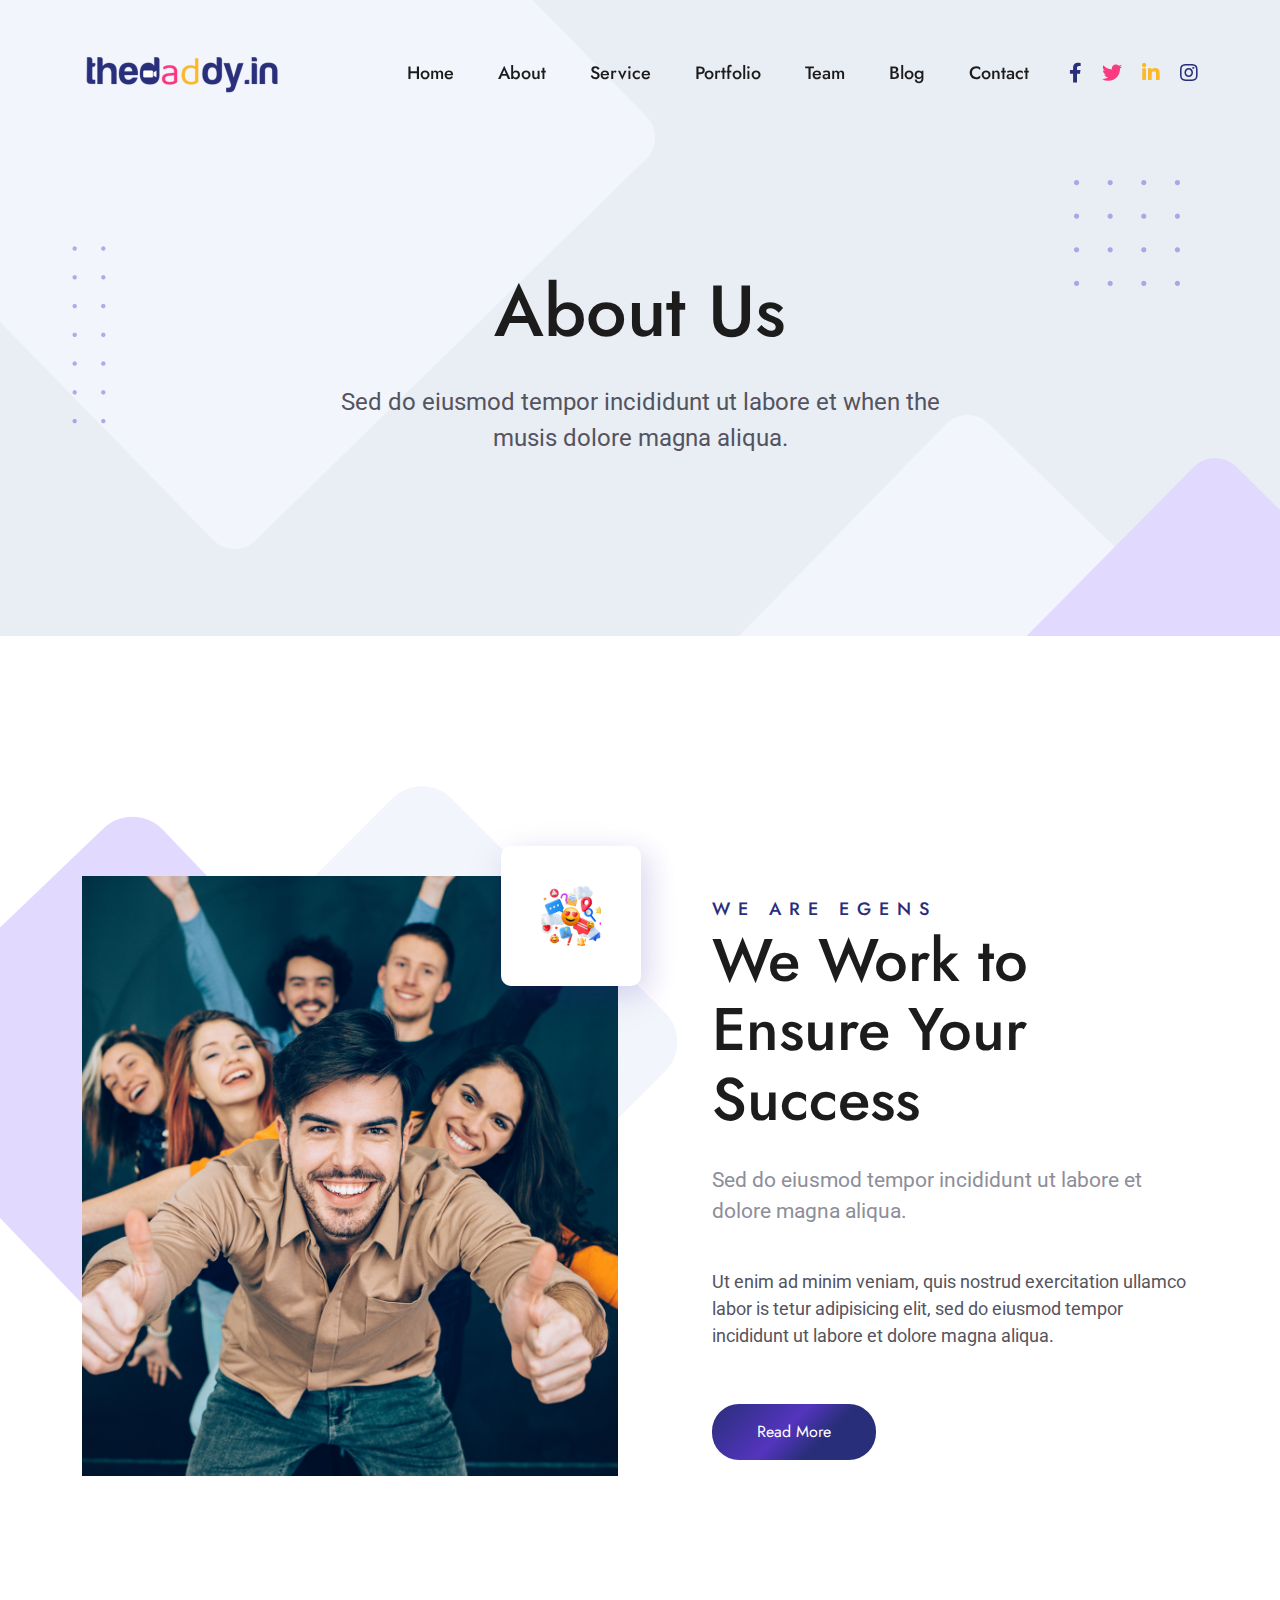
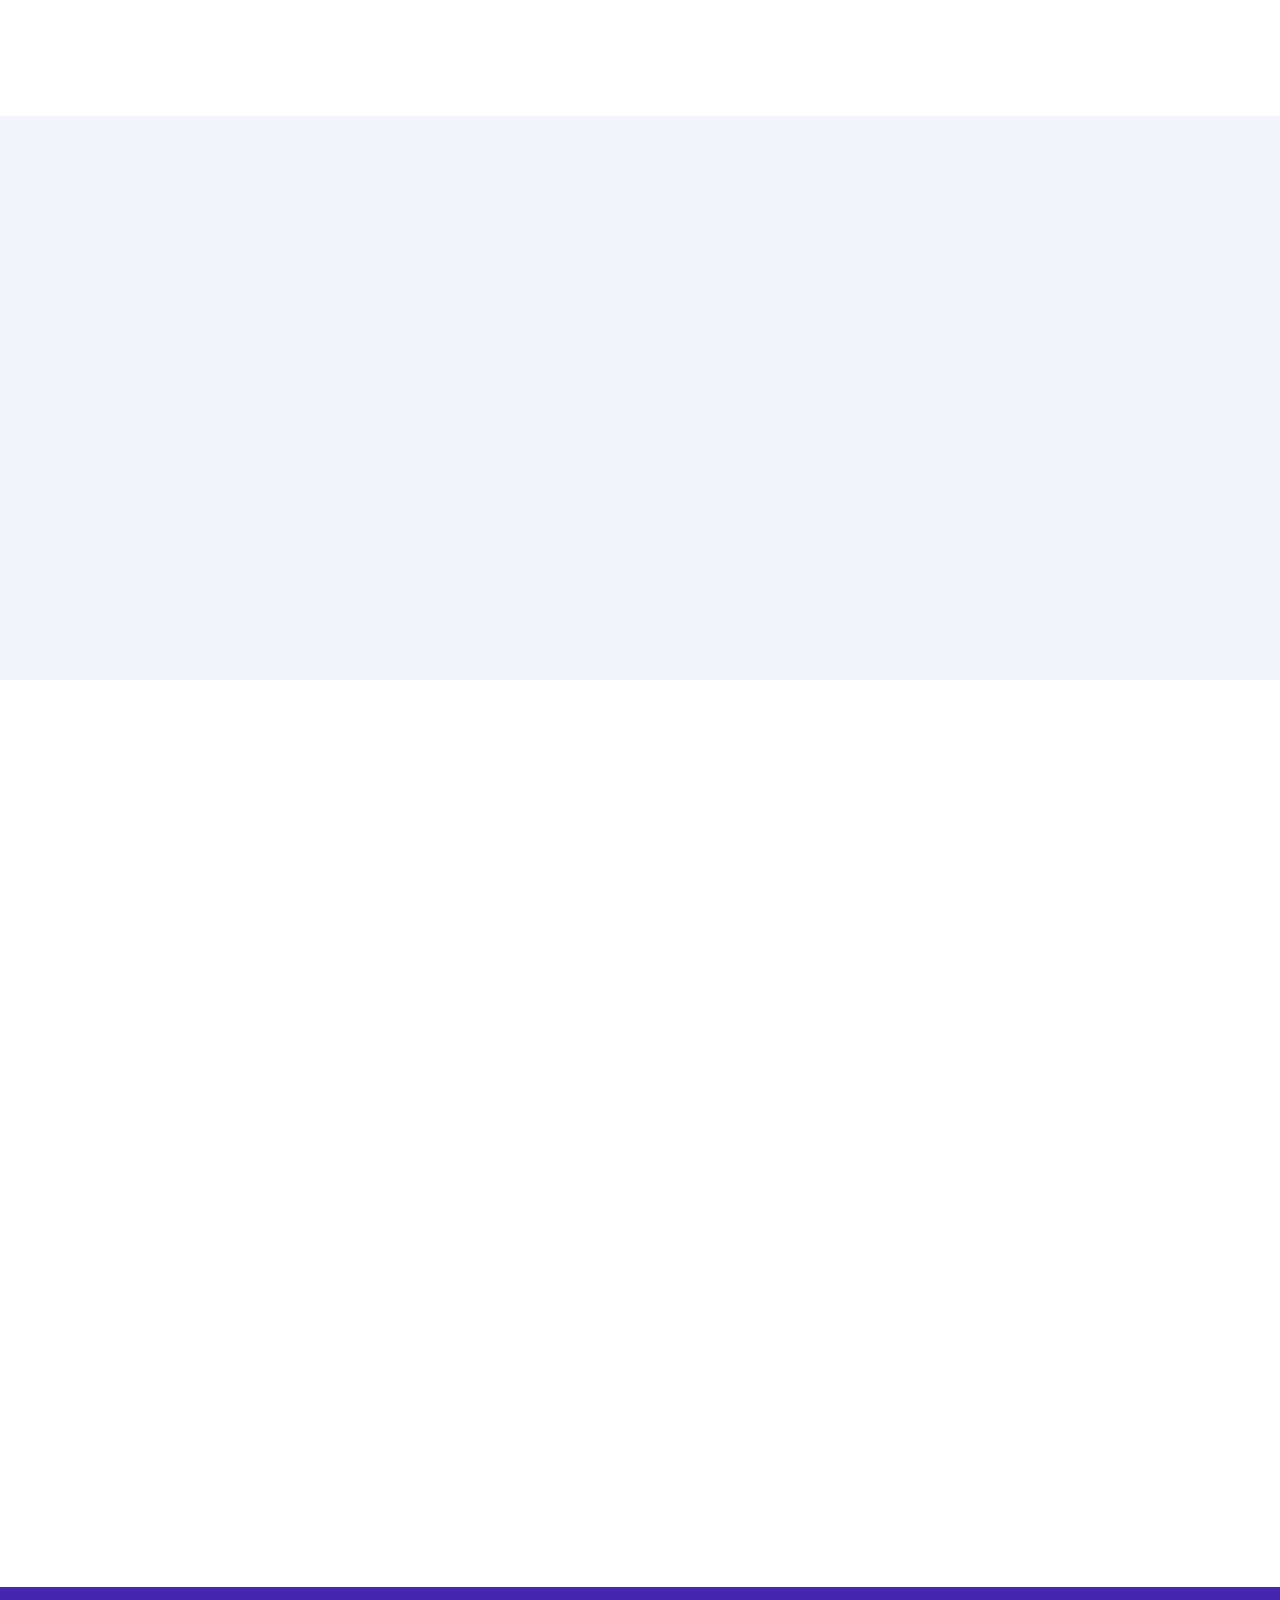
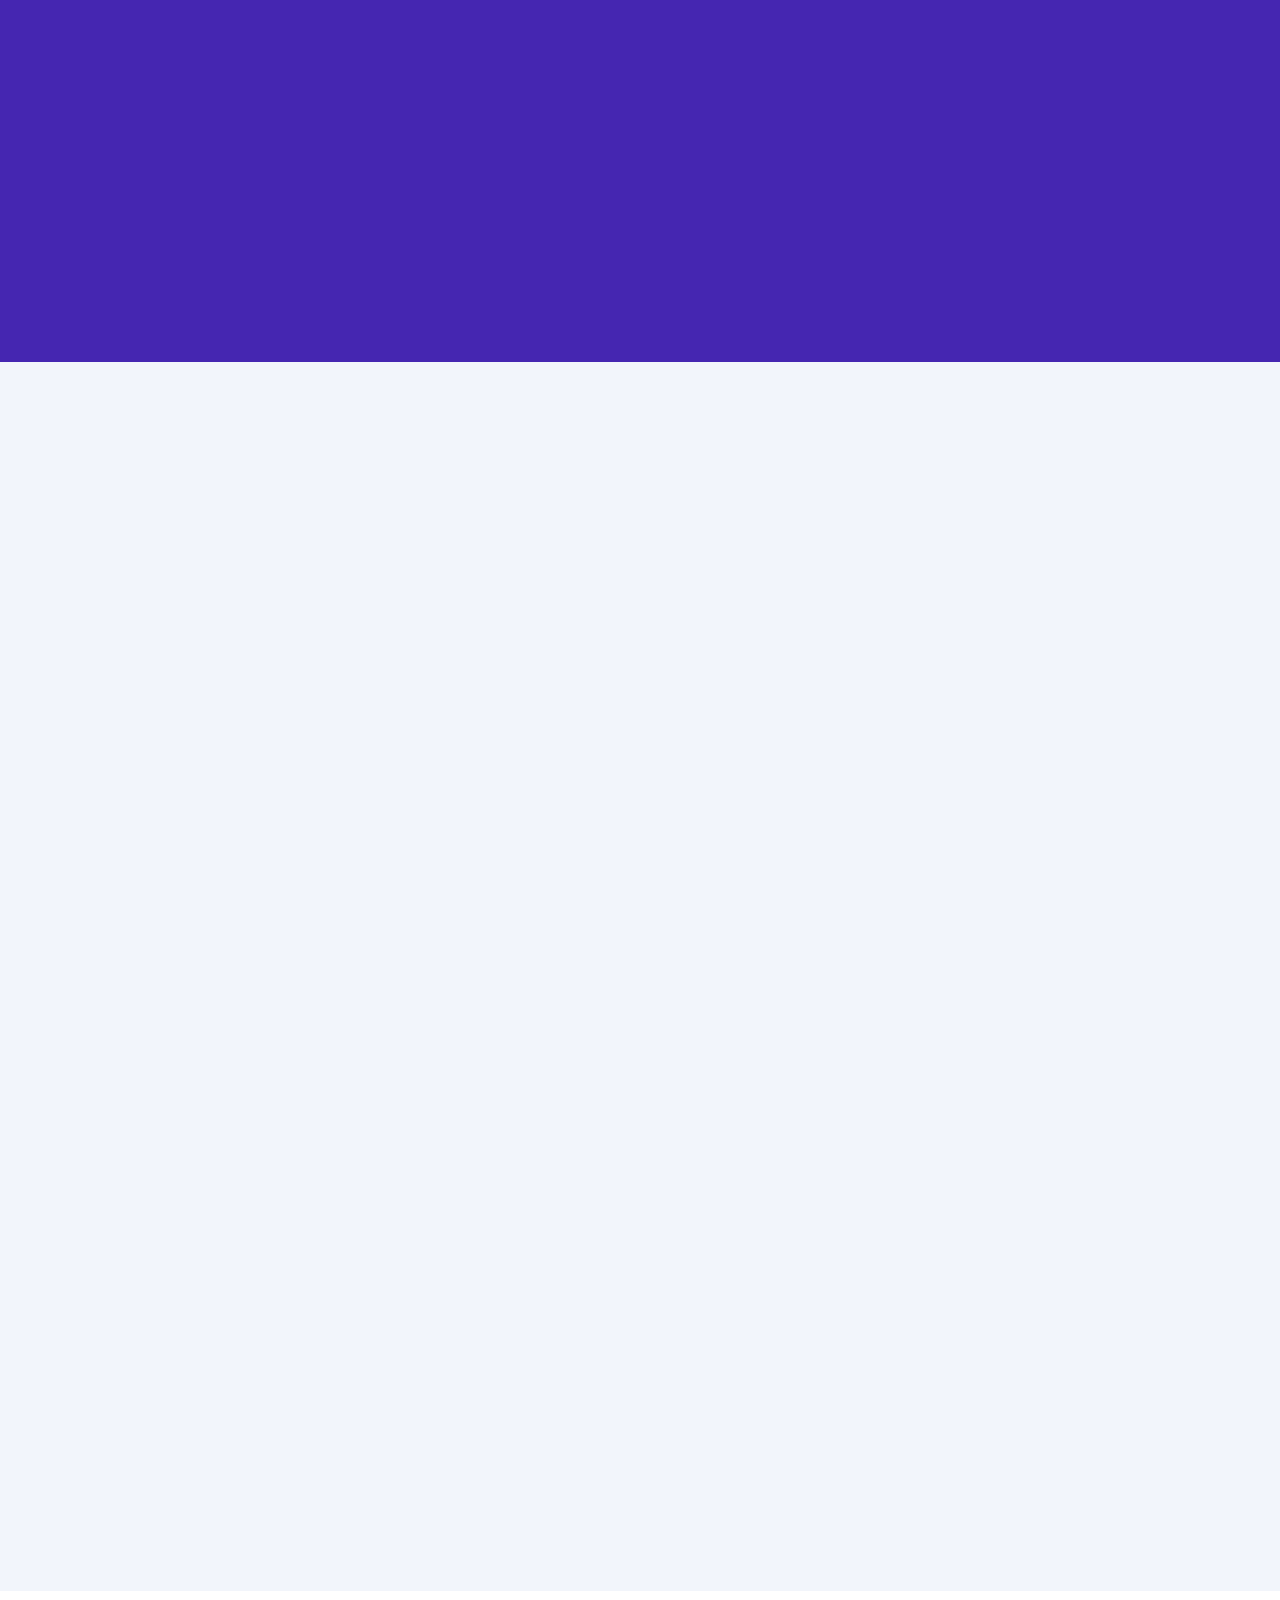
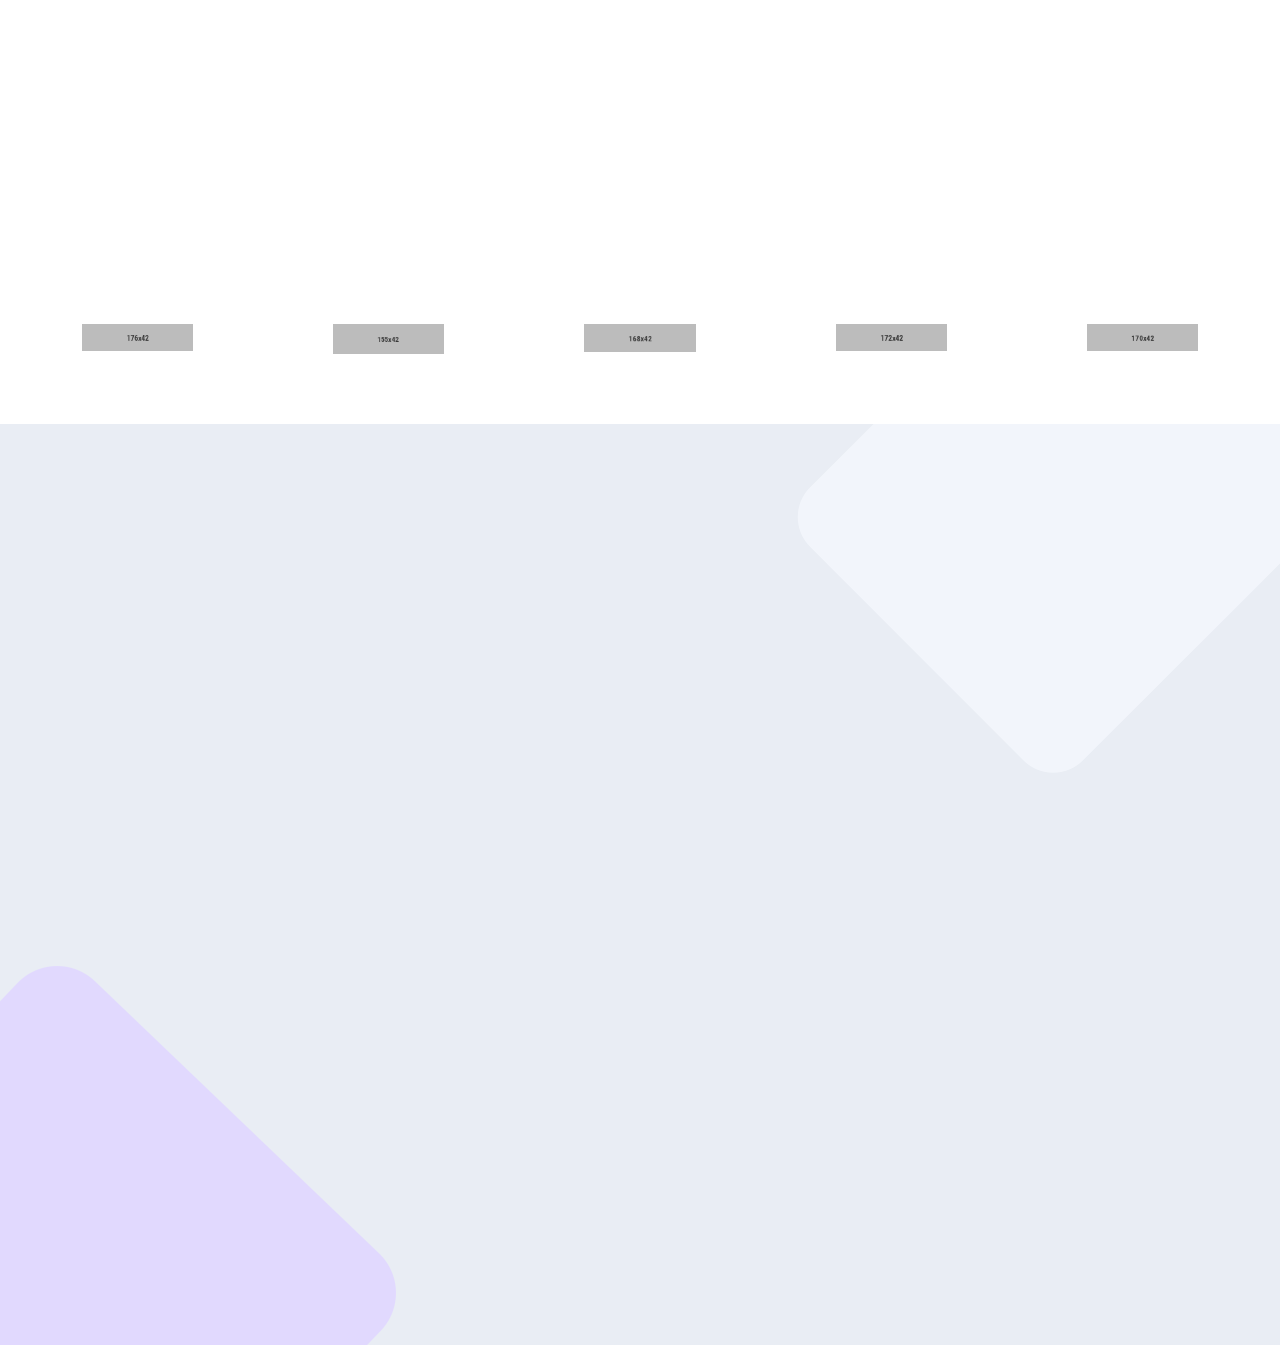
==== about.html @ a6e6c887 "inital" ====
<!DOCTYPE html>
<html class="no-js" lang="en">

<head>
    <meta charset="utf-8">
    <meta http-equiv="x-ua-compatible" content="ie=edge">
    <title>HTML5 - Bootstrap5 Template</title>
    <meta name="robots" content="noindex, follow" />
    <meta name="description" content="">
    <meta name="viewport" content="width=device-width, initial-scale=1, shrink-to-fit=no">
    <!-- Favicon -->
    <link rel="shortcut icon" type="image/x-icon" href="assets/images/favicon.png">

    <!-- Vendor CSS (Bootstrap & Icon Font) -->
    <link rel="stylesheet" href="./assets/css/vendor/bootstrap.min.css">

    <!-- Plugins CSS (All Plugins Files) -->
    <link rel="stylesheet" href="assets/css/plugins/font-awesome.min.css">
    <link rel="stylesheet" href="assets/css/plugins/swiper-bundle.min.css">
    <link rel="stylesheet" href="assets/css/plugins/animate.min.css">
    <link rel="stylesheet" href="assets/css/plugins/odometer-theme-default.min.css">
    <link rel="stylesheet" href="assets/css/plugins/fancybox.min.css">

    <!-- Style CSS -->
    <link rel="stylesheet" href="./assets/css/style.css">
</head>

<body>

    <header class="header-wrapper sticky-header">
        <div class="">
            <div class="container">
                <div class="row">
                    <div class="col-12">
                        <div class="flex-center justify-content-between">
                            <!-- Header Logo Start -->
                            <div class="logo">
                                <a href="index.html">
                                    <img src="assets/images/logo.png" alt="">
                                </a>
                            </div>
                            <!-- Header Logo End -->

                            <div class="flex-center header-right">
                                <!-- Header Menu Start -->
                                <div class="d-none d-lg-flex header-right_menu">
                                    <nav class="main-menu">
                                        <ul>
                                            <li class="has-children">
                                                <a href="#">Home</a>
                                                <ul class="sub-menu">
                                                    <li><a href="index.html">Home One</a></li>
                                                    <li><a href="index-2.html">Home Two</a></li>
                                                    <li><a href="index-3.html">Home Three</a></li>
                                                </ul>
                                            </li>
                                            <li><a href="about.html">About</a></li>
                                            <li class="has-children">
                                                <a href="#">Service</a>
                                                <ul class="sub-menu">
                                                    <li><a href="service.html">Service</a></li>
                                                    <li><a href="service-details.html">Service Details</a></li>
                                                </ul>
                                            </li>
                                            <li class="has-children">
                                                <a href="#">Portfolio</a>
                                                <ul class="sub-menu">
                                                    <li><a href="portfolio.html">Portfolio</a></li>
                                                    <li><a href="portfolio-grid.html">Portfolio Grid</a></li>
                                                    <li><a href="portfolio-details.html">Portfolio Details</a></li>
                                                </ul>
                                            </li>
                                            <li class="has-children">
                                                <a href="#">Team</a>
                                                <ul class="sub-menu">
                                                    <li><a href="team-members.html">Team Members</a></li>
                                                    <li><a href="member-details.html">Member Details</a></li>
                                                </ul>
                                            </li>
                                            <li class="has-children">
                                                <a href="#">Blog</a>
                                                <ul class="sub-menu">
                                                    <li><a href="blog.html">Blog Standard</a></li>
                                                    <li><a href="blog-grid.html">Blog Grid</a></li>
                                                    <li><a href="blog-details.html">Blog Details</a></li>
                                                </ul>
                                            </li>
                                            <li><a href="contact.html">Contact</a></li>
                                        </ul>
                                    </nav>
                                </div>
                                <!-- Header Menu End -->

                                <!-- Header Actions Start -->
                                <div class="header-right_actions flex-center">
                                    <div class="header-social">
                                        <ul class="social-icon flex-center">
                                            <li>
                                                <a href="https://www.facebook.com/" class="facebook"><i class="fab fa-facebook-f"></i></a>
                                            </li>
                                            <li>
                                                <a href="https://twitter.com/" class="twitter"><i class="fab fa-twitter"></i></a>
                                            </li>
                                            <li>
                                                <a href="https://www.linkedin.com/" class="linkedin"><i class="fab fa-linkedin-in"></i></a>
                                            </li>
                                            <li>
                                                <a href="https://www.instagram.com/" class="instagram"><i class="fab fa-instagram"></i></a>
                                            </li>
                                        </ul>
                                    </div>

                                    <div class="hamburger d-block d-lg-none">
                                        <!-- Mobile Menu Hambarger Action Button Start -->
                                        <a class="header-action-btn header-action-btn-menu hamburger_button d-flex" href="#/" data-bs-toggle="offcanvas" data-bs-target="#offcanvas-header">
                                            <span></span>
                                            <span></span>
                                            <span></span>
                                        </a>
                                        <!-- Mobile Menu Hambarger Action Button End -->
                                    </div>

                                </div>
                                <!-- Header Social Actions End -->
                            </div>
                        </div>
                    </div>
                </div>
            </div>
        </div>
    </header>

    <div class="offcanvas offcanvas-end" id="offcanvas-header">

        <div class="offcanvas-header">
            <!-- Header Logo Start -->
            <div class="logo">
                <a href="index.html">
                    <img src="assets/images/logo.png" alt="">
                </a>
            </div>
            <!-- Header Logo End -->
            <button type="button" class="btn-close text-reset mobilemenu-close" data-bs-dismiss="offcanvas" aria-label="Close"><i class="fas fa-times"></i></button>
        </div>
        <div class="offcanvas-body">
            <!-- mobile menu navigation start -->
            <nav>
                <ul class="mobile-menu">
                    <li class="menu-item-has-children">
                        <a href="#">HOME</a>
                        <ul class="dropdown">
                            <li><a href="index.html">Home One </a></li>
                            <li><a href="index-2.html">Home Two</a></li>
                            <li><a href="index-3.html">Home Three</a></li>
                        </ul>
                    </li>
                    <li><a href="about.html">ABOUT</a></li>
                    <li class="menu-item-has-children">
                        <a href="#">SERVICE</a>
                        <ul class="dropdown">
                            <li><a href="service.html">Service</a></li>
                            <li><a href="service-details.html">Service Details</a></li>
                        </ul>
                    </li>
                    <li class="menu-item-has-children">
                        <a href="#">PORTFOLIO</a>
                        <ul class="dropdown">
                            <li><a href="portfolio.html">Portfolio</a></li>
                            <li><a href="portfolio-grid.html">Portfolio Grid</a></li>
                            <li><a href="portfolio-details.html">Portfolio Details</a></li>
                        </ul>
                    </li>
                    <li class="menu-item-has-children">
                        <a href="#">TEAM</a>
                        <ul class="dropdown">
                            <li><a href="team-members.html">Team Members</a></li>
                            <li><a href="member-details.html">Member Details</a></li>
                        </ul>
                    </li>
                    <li class="menu-item-has-children ">
                        <a href="#">BLOG</a>
                        <ul class="dropdown">
                            <li><a href="blog.html">Blog Standard</a></li>
                            <li><a href="blog-grid.html">Blog Grid</a></li>
                            <li><a href="blog-details.html">Blog Details</a></li>
                        </ul>
                    </li>
                    <li><a href="contact.html">CONTACT US </a></li>
                </ul>
            </nav>
            <!-- mobile menu navigation end -->
        </div>

    </div>

    <!-- Breadcrumb Section Start -->
    <div class="section breadcrumb-section">
        <span class="shape shape-one layer" data-speed="1">
            <img src="assets/images/slider/shape-2.png" alt="Shape">
        </span>
        <span class="shape shape-two layer" data-speed="2">
            <img src="assets/images/slider/shape-5.png" alt="Shape">
        </span>
        <span class="shape shape-three wow pulse" data-wow-duration="1s" data-wow-delay=".1s">
            <img src="assets/images/slider/shape-7.png" alt="Shape">
        </span>
        <span class="shape shape-four wow fadeInUp" data-wow-duration="1s" data-wow-delay=".1s">
            <img src="assets/images/slider/shape-9.png" alt="Shape">
        </span>
        <span class="shape shape-five wow fadeInUp" data-wow-duration="1.5s" data-wow-delay=".1s">
            <img src="assets/images/slider/shape-10.png" alt="Shape">
        </span>
        <div class="container">
            <div class="row">
                <div class="col-12 align-items-center text-center">
                    <!-- Breadcrumb Wrapper Start -->
                    <div class="breadcrumb-wrapper">
                        <h1 class="title">About Us</h1>
                        <p class="text mb-0">Sed do eiusmod tempor incididunt ut labore et when the musis dolore magna aliqua. </p>
                    </div>
                    <!-- Breadcrumb Wrapper End -->
                </div>
            </div>
        </div>
    </div>
    <!-- Breadcrumb Section End -->

    <!-- About Section End -->
    <div class="about section-padding">
        <div class="container">
            <div class="row align-items-center">
                <div class="col-lg-6">
                    <div class="main-image">
                        <img class="about-img js-tilt" src="assets/images/about/about.png" alt="about">
                        <div class="shape-one wow fadeIn" data-wow-duration="1s" data-wow-delay=".1s">
                            <img src="assets/images/about/shape-one.png" alt="Shape">
                        </div>
                        <div class="shape-two wow fadeIn" data-wow-duration="1s" data-wow-delay=".1s">
                            <img src="assets/images/about/shape-two.png" alt="Shape">
                        </div>
                        <div class="about-icon icon-one wow flipInY" data-wow-duration="2s" data-wow-delay=".6s">
                            <img src="assets/images/icons/icon-1.png" alt="Icon">
                        </div>
                        <div class="about-icon icon-two wow flipInY" data-wow-duration="2s" data-wow-delay=".6s">
                            <img src="assets/images/icons/icon-2.png" alt="Icon">
                        </div>
                        <div class="circle-thumb wow pulse" data-wow-duration="1.5s" data-wow-delay=".1s">
                            <span class="number">23</span>
                            <span class="text">Years in the <br> Success</span>
                        </div>
                    </div>
                </div>
                <div class="col-lg-6">
                    <div class="about-content">
                        <div class="section-head wow fadeIn" data-wow-duration="1.5s" data-wow-delay=".1s">
                            <span class="subtitle">We Are Egens</span>
                            <h2 class="title">We Work to Ensure Your Success</h2>
                            <p class="text">Sed do eiusmod tempor incididunt ut labore et dolore magna aliqua.</p>
                            <p class="text-two">Ut enim ad minim veniam, quis nostrud exercitation ullamco labor is tetur adipisicing elit, sed do eiusmod tempor incididunt ut labore et dolore magna aliqua. </p>
                            <a href="about.html" class="btn btn-style-one"> <span>Read More</span> </a>
                        </div>
                    </div>
                </div>
            </div>
        </div>
    </div>
    <!-- About Section Start -->

    <!-- Progress Section Start -->
    <div class="progress-section section-padding">
        <div class="container">
            <div class="row align-items-center mb-n30">
                <div class="col-lg-6 mb-30 wow fadeIn" data-wow-duration="1s" data-wow-delay=".1s">
                    <!-- Section Title Start -->
                    <div class="section-title-center section-head text-start mb-0">
                        <span class="subtitle">We Are Agens</span>
                        <h2 class="title">We Work to Help You Grow</h2>
                        <p class="text-two mw-100 mb-0">Ut enim ad minim veniam, quis nostrud exercitation ullamco labor is tetur adipisicing elit, sed do eiusmod</p>
                    </div>
                    <!-- Section Title End  -->
                </div>
                <div class="col-lg-6 mb-30 wow fadeIn" data-wow-duration="1.5s" data-wow-delay=".1s">

                    <!-- Progress Area Start -->
                    <div class="progress-area">
                        <h5 class="progress-title">Website Development</h5>
                        <div class="progress">
                            <div class="progress-bar single-progress wow fadeInLeft" data-wow-duration="0.7s" data-wow-delay=".1s" role="progressbar" style="width: 78%;" aria-valuenow="78" aria-valuemin="0" aria-valuemax="100">
                            </div>
                            <span class="progress-number">78%</span>
                        </div>
                        <h5 class="progress-title">Digital Marketing</h5>
                        <div class="progress">
                            <div class="progress-bar single-progress wow fadeInLeft" data-wow-duration="0.7s" data-wow-delay=".2s" role="progressbar" style="width: 88%;" aria-valuenow="88" aria-valuemin="0" aria-valuemax="100"></div>
                            <span class="progress-number">88%</span>
                        </div>
                        <h5 class="progress-title">Search Engine Optimization</h5>
                        <div class="progress">
                            <div class="progress-bar single-progress wow fadeInLeft" data-wow-duration="0.7s" data-wow-delay=".3s" role="progressbar" style="width: 65%;" aria-valuenow="65" aria-valuemin="0" aria-valuemax="100"></div>
                            <span class="progress-number">65%</span>
                        </div>
                    </div>
                    <!-- Progress Area End -->

                </div>
            </div>
        </div>
    </div>
    <!-- Progress Section End -->

    <!-- Video About Section Start -->
    <div class="section-padding">
        <div class="container">
            <div class="row align-items-center mb-n30">
                <div class="col-xl-5 col-lg-5 mb-30 wow fadeIn" data-wow-duration="1s" data-wow-delay=".1s">
                    <div class="divider-thumb" data-bg-image="">
                        <div class="video-content-wrap">
                            <img class="icon-img" src="assets/images/about/about-video.png" alt="Image">
                            <a class="ht-popup-video video-popup" href="https://player.vimeo.com/video/172601404?autoplay=1"><i class="fas fa-play"></i></a>
                        </div>
                    </div>
                </div>
                <div class="col-xl-5 col-lg-6 offset-xl-2 offset-lg-1 mb-30 wow fadeIn" data-wow-duration="1s" data-wow-delay=".1s">
                    <!-- Section Title Start -->
                    <div class="section-title-center section-head text-start mb-0">
                        <span class="subtitle">We Are Agens</span>
                        <h2 class="title">We Work to Help You Grow</h2>
                        <p class="text-two mw-100 mb-0">Ut enim ad minim veniam, quis nostrud exercitation ullamco labor is tetur adipisicing elit, sed do eiusmod</p>
                    </div>
                    <!-- Section Title End  -->
                    <div class="accordion about-accordion" id="faqone">
                        <div class="accordion-item faq-accordion-item">
                            <h2 class="accordion-header faq-accordion-header" id="headingOne">
                                <button class="accordion-button faq-accordion-button" type="button" data-bs-toggle="collapse" data-bs-target="#collapseOne" aria-expanded="true" aria-controls="collapseOne">Our Mission & Vissioin</button>
                            </h2>
                            <div id="collapseOne" class="accordion-collapse collapse show faq-accordion-collapse" aria-labelledby="headingOne" data-bs-parent="#faqone">
                                <div class="accordion-body">
                                    Ut enim ad minim veniam, quis nostrud exercitation utur adipisicing elit, sed do eiusmod einisha chor amay vebona sukher mohona kobita tumi sopono carini hoye.
                                </div>
                            </div>
                        </div>
                        <div class="accordion-item faq-accordion-item">
                            <h2 class="accordion-header faq-accordion-header" id="headingTwo">
                                <button class="accordion-button collapsed faq-accordion-button" type="button" data-bs-toggle="collapse" data-bs-target="#collapseTwo" aria-expanded="false" aria-controls="collapseTwo">
                                    Work Eticks & Complimency
                                </button>
                            </h2>
                            <div id="collapseTwo" class="accordion-collapse collapse faq-accordion-collapse" aria-labelledby="headingTwo" data-bs-parent="#faqone">
                                <div class="accordion-body">
                                    Ut enim ad minim veniam, quis nostrud exercitation utur adipisicing elit, sed do eiusmod einisha chor amay vebona sukher mohona kobita tumi sopono carini hoye.
                                </div>
                            </div>
                        </div>
                        <div class="accordion-item faq-accordion-item">
                            <h2 class="accordion-header faq-accordion-header" id="headingThree">
                                <button class="accordion-button collapsed faq-accordion-button" type="button" data-bs-toggle="collapse" data-bs-target="#collapseThree" aria-expanded="false" aria-controls="collapseThree">
                                    Strategy to Achive Goal
                                </button>
                            </h2>
                            <div id="collapseThree" class="accordion-collapse collapse faq-accordion-collapse" aria-labelledby="headingThree" data-bs-parent="#faqone">
                                <div class="accordion-body">
                                    Ut enim ad minim veniam, quis nostrud exercitation utur adipisicing elit, sed do eiusmod einisha chor amay vebona sukher mohona kobita tumi sopono carini hoye.
                                </div>
                            </div>
                        </div>
                    </div>
                </div>
            </div>
        </div>
    </div>
    <!-- Video About Section End -->

    <!-- Funfact Section Start -->
    <div class="funfact">
        <div class="container">
            <div class="row">
                <div class="col-12">
                    <div class="funfact-bg funfact-bg-two">
                        <div class="row row-cols-lg-3 row-cols-md-2 row-cols-sm-2 row-cols-1 mb-n5">
                            <div class="col mb-5 wow fadeInUp" data-wow-duration=".7s" data-wow-delay=".1s">
                                <div class="single-funfact text-start">
                                    <div class="funfact-inner">
                                        <span class="odometer" data-count-to="120"></span>
                                        <span class="increment">+</span>
                                    </div>
                                    <div class="funfact-content">
                                        <p class="text">Total <br>Countries</p>
                                    </div>
                                </div>
                            </div>
                            <div class="col mb-5 wow fadeInUp" data-wow-duration=".7s" data-wow-delay=".3s">
                                <div class="single-funfact text-start">
                                    <div class="funfact-inner">
                                        <span class="odometer" data-count-to="200"></span>
                                        <span class="increment">+</span>
                                    </div>
                                    <div class="funfact-content">
                                        <p class="text">Worldwide <br>Companies</p>
                                    </div>
                                </div>
                            </div>
                            <div class="col mb-5 wow fadeInUp" data-wow-duration=".7s" data-wow-delay=".5s">
                                <div class="single-funfact text-start">
                                    <div class="funfact-inner">
                                        <span class="odometer" data-count-to="50"></span>
                                        <span class="text">K</span>
                                        <span class="increment">+</span>
                                    </div>
                                    <div class="funfact-content">
                                        <p class="text">Yearly <br> Revinew</p>
                                    </div>
                                </div>
                            </div>
                        </div>
                    </div>
                </div>
            </div>
        </div>
    </div>
    <!-- Funfact Section End -->

    <!-- Team Section Start -->
    <div class="team-section section-padding team-about-section">
        <div class="container">
            <div class="row">
                <div class="col-12 wow fadeIn" data-wow-duration="1s" data-wow-delay=".1s">
                    <!-- Section Title Start -->
                    <div class="section-title-center section-head text-center">
                        <span class="subtitle">Team Members</span>
                        <h2 class="title">Our Team Members</h2>
                        <p class="text mx-auto mb-0">Sed do eiusmod tempor incididunt ut labore et dolore magna aliqua. when the musics over turn off the light</p>
                    </div>
                    <!-- Section Title End  -->
                </div>
            </div>
            <div class="row mb-n30">
                <div class="col-lg-3 col-md-6 col-sm-6 col-12 mb-30 team-wrapper wow fadeInUp" data-wow-duration=".6s" data-wow-delay=".1s">
                    <!-- Single Team Wrapper Start -->
                    <div class="single-team">
                        <div class="team-thumb">
                            <a class="image" href="member-details.html"><img src="assets/images/team/team-1.png" alt="Team"></a>
                        </div>
                        <ul class="sidebar-social">
                            <li>
                                <a href="https://www.facebook.com/" class="facebook"><i class="fab fa-facebook-f"></i></a>
                            </li>
                            <li>
                                <a href="https://twitter.com/" class="twitter"><i class="fab fa-twitter"></i></a>
                            </li>
                            <li>
                                <a href="https://www.linkedin.com/" class="linkedin"><i class="fab fa-linkedin-in"></i></a>
                            </li>
                            <li>
                                <a href="https://www.instagram.com/" class="instagram"><i class="fab fa-instagram"></i></a>
                            </li>
                        </ul>
                        <div class="team-content">
                            <h4 class="title">
                                <a href="member-details.html">Jewel Hafiz</a>
                            </h4>
                            <span class="subtitle">Founder & CEO</span>
                        </div>
                    </div>
                    <!-- Single Team Wrapper End -->
                </div>
                <div class="col-lg-3 col-md-6 col-sm-6 col-12 mb-30 team-wrapper wow fadeInUp" data-wow-duration="0.8s" data-wow-delay=".1s">
                    <!-- Single Team Wrapper Start -->
                    <div class="single-team">
                        <div class="team-thumb">
                            <a class="image" href="member-details.html"><img src="assets/images/team/team-2.png" alt="Team"></a>
                        </div>
                        <ul class="sidebar-social">
                            <li>
                                <a href="https://www.facebook.com/" class="facebook"><i class="fab fa-facebook-f"></i></a>
                            </li>
                            <li>
                                <a href="https://twitter.com/" class="twitter"><i class="fab fa-twitter"></i></a>
                            </li>
                            <li>
                                <a href="https://www.linkedin.com/" class="linkedin"><i class="fab fa-linkedin-in"></i></a>
                            </li>
                            <li>
                                <a href="https://www.instagram.com/" class="instagram"><i class="fab fa-instagram"></i></a>
                            </li>
                        </ul>
                        <div class="team-content">
                            <h4 class="title">
                                <a href="member-details.html">Jenny Alex</a>
                            </h4>
                            <span class="subtitle">Founder & CEO</span>
                        </div>
                    </div>
                    <!-- Single Team Wrapper End -->
                </div>
                <div class="col-lg-3 col-md-6 col-sm-6 col-12 mb-30 team-wrapper wow fadeInUp" data-wow-duration="1s" data-wow-delay=".1s">
                    <!-- Single Team Wrapper Start -->
                    <div class="single-team">
                        <div class="team-thumb">
                            <a class="image" href="member-details.html"><img src="assets/images/team/team-3.png" alt="Team"></a>
                        </div>
                        <ul class="sidebar-social">
                            <li>
                                <a href="https://www.facebook.com/" class="facebook"><i class="fab fa-facebook-f"></i></a>
                            </li>
                            <li>
                                <a href="https://twitter.com/" class="twitter"><i class="fab fa-twitter"></i></a>
                            </li>
                            <li>
                                <a href="https://www.linkedin.com/" class="linkedin"><i class="fab fa-linkedin-in"></i></a>
                            </li>
                            <li>
                                <a href="https://www.instagram.com/" class="instagram"><i class="fab fa-instagram"></i></a>
                            </li>
                        </ul>
                        <div class="team-content">
                            <h4 class="title">
                                <a href="member-details.html">John Pretty</a>
                            </h4>
                            <span class="subtitle">Founder & CEO</span>
                        </div>
                    </div>
                    <!-- Single Team Wrapper End -->
                </div>
                <div class="col-lg-3 col-md-6 col-sm-6 col-12 mb-30 team-wrapper wow fadeInUp" data-wow-duration="1.2s" data-wow-delay=".1s">
                    <!-- Single Team Wrapper Start -->
                    <div class="single-team">
                        <div class="team-thumb">
                            <a class="image" href="member-details.html"><img src="assets/images/team/team-4.png" alt="Team"></a>
                        </div>
                        <ul class="sidebar-social">
                            <li>
                                <a href="https://www.facebook.com/" class="facebook"><i class="fab fa-facebook-f"></i></a>
                            </li>
                            <li>
                                <a href="https://twitter.com/" class="twitter"><i class="fab fa-twitter"></i></a>
                            </li>
                            <li>
                                <a href="https://www.linkedin.com/" class="linkedin"><i class="fab fa-linkedin-in"></i></a>
                            </li>
                            <li>
                                <a href="https://www.instagram.com/" class="instagram"><i class="fab fa-instagram"></i></a>
                            </li>
                        </ul>
                        <div class="team-content">
                            <h4 class="title">
                                <a href="member-details.html">Catherin Betty</a>
                            </h4>
                            <span class="subtitle">Founder & CEO</span>
                        </div>
                    </div>
                    <!-- Single Team Wrapper End -->
                </div>
            </div>
        </div>
    </div>
    <!-- Team Section End -->

    <!-- Work Banner Start -->
    <div class="section-margin-bottom wow fadeIn" data-wow-duration="1s" data-wow-delay=".1s">
        <div class="container">
            <div class="row">
                <div class="col">
                    <div class="work-banner">
                        <!-- Section Title Start -->
                        <div class="section-title-center section-head text-start mb-0">
                            <span class="subtitle">We Are Here For You</span>
                            <h2 class="title">Let’s Get Back to Work</h2>
                            <p class="text mb-0">Gom ad minim veniam, quis nostrud exercitation ullamco labor is tetur adip isicing elit, sed do eiusmod</p>
                        </div>
                        <!-- Section Title End  -->
                        <!-- Portfolio Button Start -->
                        <div class="work-banner-btn">
                            <a class="btn-style-three" href="service.html">Read More</a>
                        </div>
                        <!-- Portfolio Button End -->
                    </div>
                </div>
            </div>
        </div>
    </div>
    <!-- Work Banner End -->

    <!-- Brand Section Start -->
    <div class="container">
        <div class="row">
            <div class="col-12">
                <div class="brand-slider brand-style swiper">
                    <div class="swiper-wrapper">
                        <div class="swiper-slide">
                            <!-- Single Brand Start -->
                            <a class="brand-after" href="#"><img src="assets/images/brand/1.png" alt="Brand-Image"></a>
                            <a class="brand-before" href="#"><img src="assets/images/brand/1-1.png" alt="Brand-Image"></a>
                            <!-- Single Brand End -->
                        </div>
                        <div class="swiper-slide">
                            <!-- Single Brand Start -->
                            <a class="brand-after" href="#"><img src="assets/images/brand/2.png" alt="Brand-Image"></a>
                            <a class="brand-before" href="#"><img src="assets/images/brand/2-1.png" alt="Brand-Image"></a>
                            <!-- Single Brand End -->
                        </div>
                        <div class="swiper-slide">
                            <!-- Single Brand Start -->
                            <a class="brand-after" href="#"><img src="assets/images/brand/3.png" alt="Brand-Image"></a>
                            <a class="brand-before" href="#"><img src="assets/images/brand/3-1.png" alt="Brand-Image"></a>
                            <!-- Single Brand End -->
                        </div>
                        <div class="swiper-slide">
                            <!-- Single Brand Start -->
                            <a class="brand-after" href="#"><img src="assets/images/brand/4.png" alt="Brand-Image"></a>
                            <a class="brand-before" href="#"><img src="assets/images/brand/4-1.png" alt="Brand-Image"></a>
                            <!-- Single Brand End -->
                        </div>
                        <div class="swiper-slide">
                            <!-- Single Brand Start -->
                            <a class="brand-after" href="#"><img src="assets/images/brand/5.png" alt="Brand-Image"></a>
                            <a class="brand-before" href="#"><img src="assets/images/brand/5-1.png" alt="Brand-Image"></a>
                            <!-- Single Brand End -->
                        </div>
                    </div>
                </div>
            </div>
        </div>
    </div>
    <!-- Brand Section End -->

    <footer class="footer-wrapper">
        <div class="shape-one">
            <img src="assets/images/footer/shape-one.png" alt="Footer-Shape">
        </div>
        <div class="shape-two">
            <img src="assets/images/footer/shape-two.png" alt="Footer-Shape">
        </div>
        <div class="container">
            <div class="row">
                <div class="col-12">
                    <!-- Footer Top Start -->
                    <div class="footer-top">
                        <!-- Section Title Start -->
                        <div class="section-title-center section-head mb-0 wow fadeIn" data-wow-duration="1.5s" data-wow-delay=".1s">
                            <span class="subtitle">Get Updates</span>
                            <h2 class="title">Signup for Newsletter</h2>
                        </div>
                        <!-- Section Title End  -->
                        <div class="subcription-form-wrapper wow fadeIn" data-wow-duration="1.5s" data-wow-delay=".1s">
                            <!-- Subscription Form Start -->
                            <form id="mc-form" class="subscribe-form" action="#">
                                <input class="email" type="email" placeholder="Your email here" name="EMAIL">
                                <button class="button">Subscribe</button>
                            </form>
                            <!-- Subscription Form End -->
                            <!-- mailchimp-alerts Start -->
                            <div class="mailchimp-alerts text-centre">
                                <div class="mailchimp-submitting"></div><!-- mailchimp-submitting end -->
                                <div class="mailchimp-success text-green-400"></div><!-- mailchimp-success end -->
                                <div class="mailchimp-error text-red-600"></div><!-- mailchimp-error end -->
                            </div>
                            <!-- mailchimp-alerts end -->
                        </div>
                    </div>
                    <!-- Footer Top End -->
                </div>
            </div>
            <div class="row mb-n30">

                <!-- Footer Widget Start -->
                <div class="col-lg-3 col-md-4 col-sm-6 col-12 mb-30 wow fadeIn" data-wow-duration="1.5s" data-wow-delay=".1s">
                    <div class="footer-widget negative-margin">
                        <div class="logo">
                            <a href="index.html">
                                <img src="assets/images/logo.png" alt="">
                            </a>
                        </div>
                        <ul class="footer-widget-list-icon">
                            <li><i class="fas fa-map-marker-alt"></i> <span> 20 Bordeshi, Amin Bazar <br> Savar, Dhaka 1348</span></li>
                            <li><i class="fas fa-envelope"></i> <span>hello@egens.com</span> </li>
                            <li><i class="fas fa-phone"></i><span>+123 456 7890</span> </li>
                        </ul>
                        <ul class="social-icon d-flex flex-start">
                            <li>
                                <a href="https://www.facebook.com/" class="facebook"><i class="fab fa-facebook-f"></i></a>
                            </li>
                            <li>
                                <a href="https://twitter.com/" class="twitter"><i class="fab fa-twitter"></i></a>
                            </li>
                            <li>
                                <a href="https://www.linkedin.com/" class="linkedin"><i class="fab fa-linkedin-in"></i></a>
                            </li>
                            <li>
                                <a href="https://www.instagram.com/" class="instagram"><i class="fab fa-instagram"></i></a>
                            </li>
                        </ul>
                    </div>
                </div>
                <!-- Footer Widget End -->

                <!-- Footer Widget Start -->
                <div class="col-lg-3 col-md-4 col-sm-6 col-12 mb-30 d-flex justify-content-lg-center justify-content-sm-end wow fadeIn" data-wow-duration="1.5s" data-wow-delay=".1s">
                    <div class="footer-widget">
                        <h5 class="footer-widget-title">Service</h5>
                        <ul class="footer-widget-list">
                            <li><a href="about.html">Web Design</a></li>
                            <li><a href="about.html">Development</a></li>
                            <li><a href="about.html">Digital Marketing</a></li>
                            <li><a href="about.html">Graphic Design</a></li>
                            <li><a href="about.html">Photogaphy</a></li>
                        </ul>
                    </div>
                </div>
                <!-- Footer Widget End -->

                <!-- Footer Widget Start -->
                <div class="col-lg-3 col-md-4 col-sm-5 col-12 mb-30 d-flex justify-content-lg-center justify-content-md-end wow fadeIn" data-wow-duration="1.5s" data-wow-delay=".1s">
                    <div class="footer-widget">
                        <h5 class="footer-widget-title">Quick Links</h5>
                        <ul class="footer-widget-list">
                            <li><a href="about.html">About us</a></li>
                            <li><a href="contact.html">History</a></li>
                            <li><a href="contact.html">Support</a></li>
                            <li><a href="contact.html">Contact</a></li>
                            <li><a href="contact.html">Refund</a></li>
                        </ul>
                    </div>
                </div>
                <!-- Footer Widget End -->

                <!-- Footer Widget Start -->
                <div class="col-lg-3 col-md-6 col-sm-7 col-12 mb-30 d-flex justify-content-sm-end wow fadeIn" data-wow-duration="1.5s" data-wow-delay=".1s">
                    <div class="footer-widget">
                        <h5 class="footer-widget-title">Follow Us On</h5>
                        <ul class="instagrm">
                            <li>
                                <a href="#">
                                    <img src="assets/images/footer/insta-one.png" alt="Insta-Image">
                                    <div class="add-action">
                                        <i class="fab fa-instagram"></i>
                                    </div>
                                </a>
                            </li>
                            <li>
                                <a href="#">
                                    <img src="assets/images/footer/insta-two.png" alt="Insta-Image">
                                    <div class="add-action">
                                        <i class="fab fa-instagram"></i>
                                    </div>
                                </a>
                            </li>
                            <li>
                                <a href="#">
                                    <img src="assets/images/footer/insta-three.png" alt="Insta-Image">
                                    <div class="add-action">
                                        <i class="fab fa-instagram"></i>
                                    </div>
                                </a>
                            </li>
                            <li>
                                <a href="#">
                                    <img src="assets/images/footer/insta-four.png" alt="Insta-Image">
                                    <div class="add-action">
                                        <i class="fab fa-instagram"></i>
                                    </div>
                                </a>
                            </li>
                            <li>
                                <a href="#">
                                    <img src="assets/images/footer/insta-five.png" alt="Insta-Image">
                                    <div class="add-action">
                                        <i class="fab fa-instagram"></i>
                                    </div>
                                </a>
                            </li>
                            <li>
                                <a href="#">
                                    <img src="assets/images/footer/insta-six.png" alt="Insta-Image">
                                    <div class="add-action">
                                        <i class="fab fa-instagram"></i>
                                    </div>
                                </a>
                            </li>
                        </ul>
                    </div>
                </div>
                <!-- Footer Widget End -->

            </div>
            <div class="row">
                <div class="col-12">
                    <div class="copyright wow fadeIn" data-wow-duration="1.5s" data-wow-delay=".1s">
                        <p class="order-md-1 order-2">Designed with love by <span>Jewel Khan</span> © 2022</p>

                        <ul class="footer-bootm-list order-md-2 order-1">
                            <li><a href="contact.html">Terms & Condition</a></li>
                            <li><a href="contact.html">Privecy Policy</a></li>
                        </ul>
                    </div>
                </div>
            </div>
        </div>
    </footer>

    <!-- Scroll Top Start -->
    <a href="#" class="scroll-top show" id="scroll-top">
        <i class="arrow-top fas fa-angle-double-up"></i>
        <i class="arrow-bottom fas fa-angle-double-up"></i>
    </a>
    <!-- Scroll Top End -->

    <!-- JS Vendor, Plugins & Activation Script Files -->

    <!-- Vendors JS -->
    <script src="./assets/js/vendor/modernizr-3.11.7.min.js"></script>
    <script src="./assets/js/vendor/jquery-3.6.0.min.js"></script>
    <script src="./assets/js/vendor/jquery-migrate-3.3.2.min.js"></script>
    <script src="./assets/js/vendor/bootstrap.min.js"></script>

    <!-- Plugins JS -->
    <script src="./assets/js/plugins/magnificpopup.min.js"></script>
    <script src="./assets/js/plugins/swiper-bundle.min.js"></script>
    <script src="./assets/js/plugins/tilt.jquery.min.js"></script>
    <script src="./assets/js/plugins/odometer.min.js"></script>
    <script src="./assets/js/plugins/isotope.min.js"></script>
    <script src="./assets/js/plugins/imagesloaded.min.js"></script>
    <script src="./assets/js/plugins/wow.min.js"></script>
    <script src="./assets/js/plugins/fancybox.min.js"></script>
    <script src="./assets/js/plugins/jquery.ajaxchimp.min.js"></script>

    <!-- Activation JS -->
    <script src="./assets/js/main.js"></script>
    <script src="./assets/js/pages/home.js"></script>

</body>

</html>
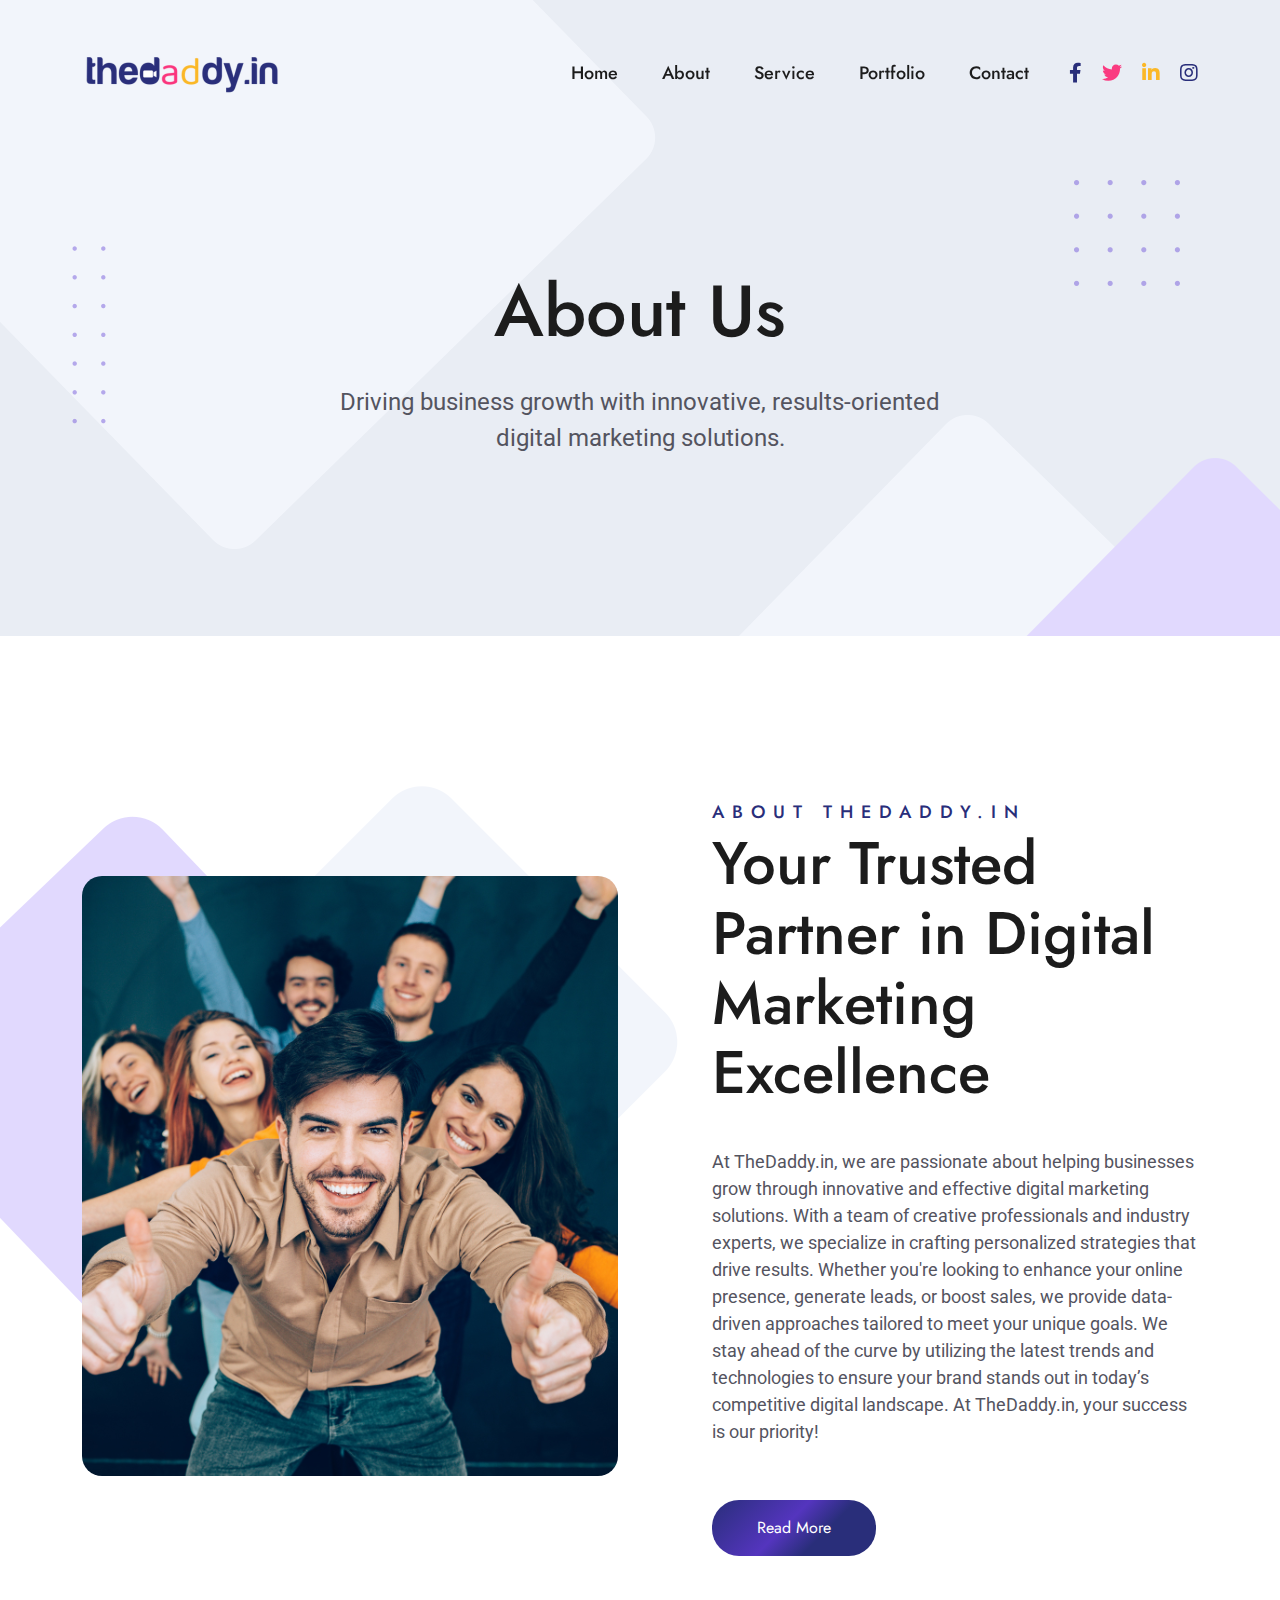
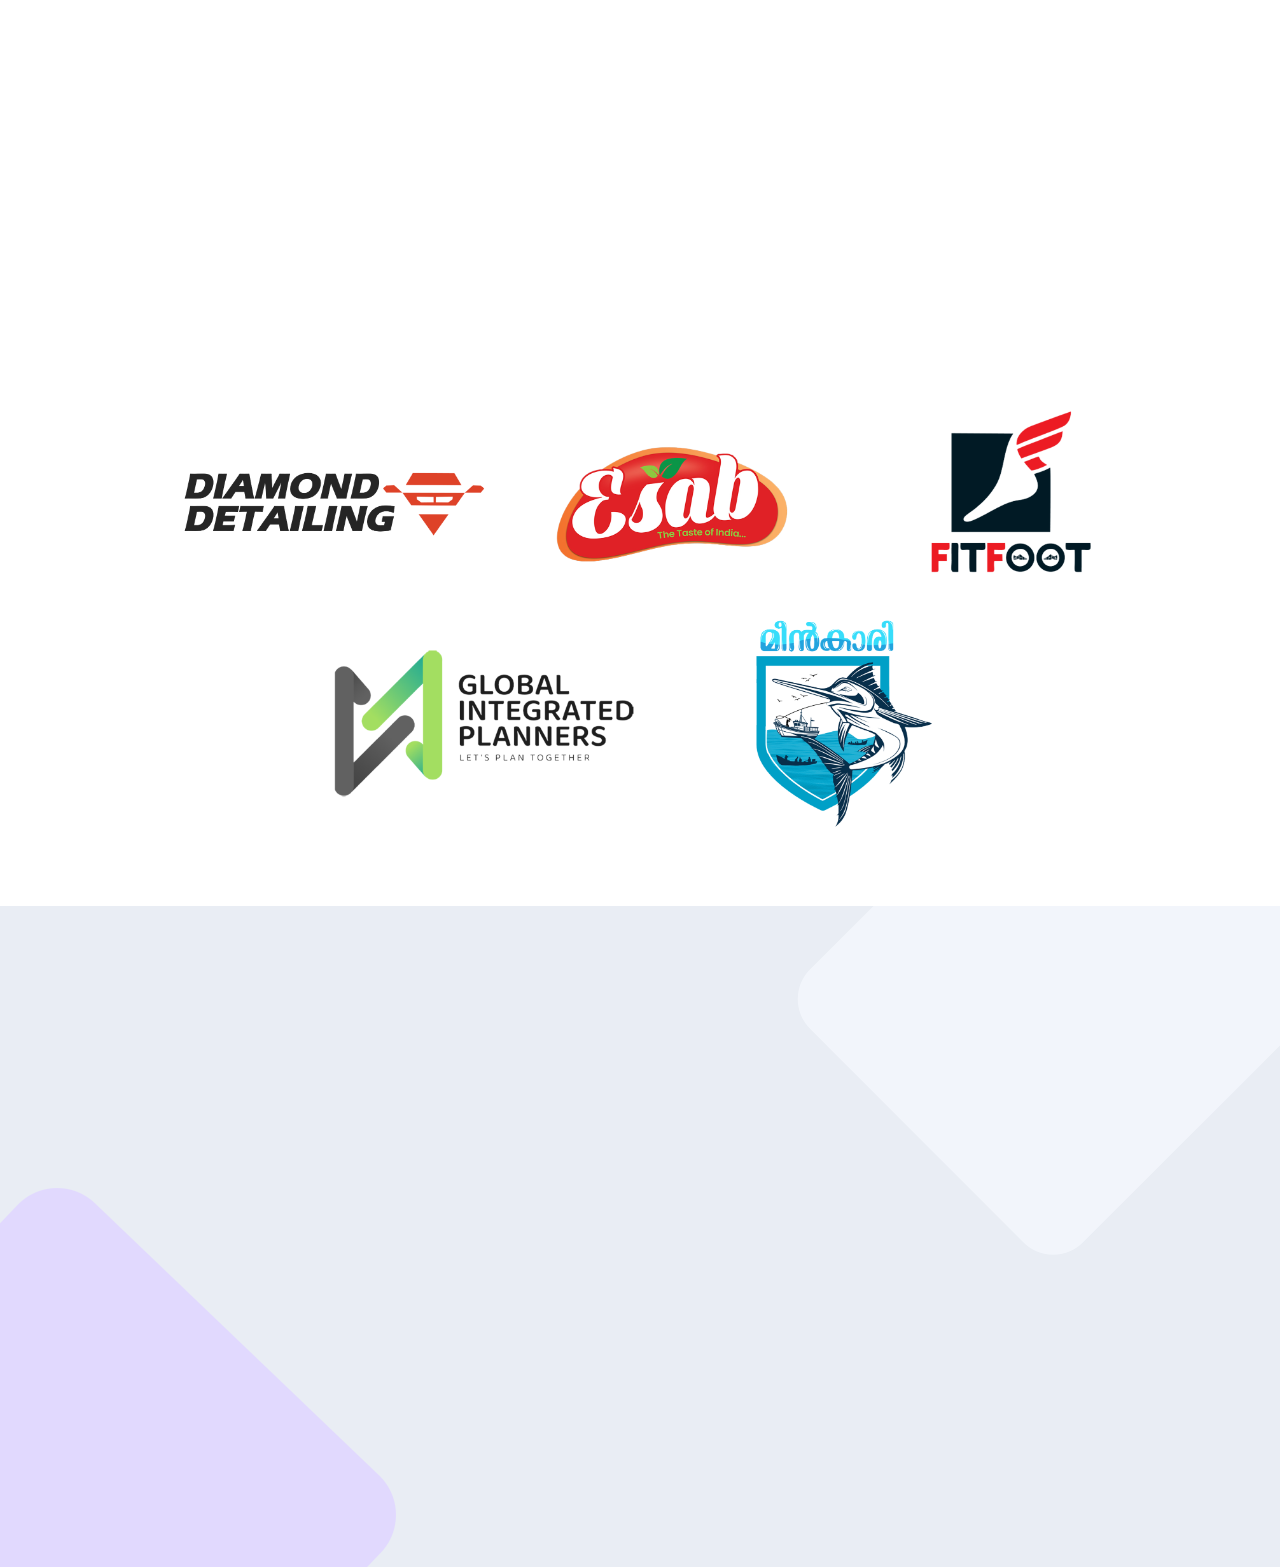
==== commit 3fa04549: "new" ====
--- a/about.html
+++ b/about.html
@@ -4,12 +4,12 @@
 <head>
     <meta charset="utf-8">
     <meta http-equiv="x-ua-compatible" content="ie=edge">
-    <title>HTML5 - Bootstrap5 Template</title>
+    <title>Thedaddy.In</title>
     <meta name="robots" content="noindex, follow" />
     <meta name="description" content="">
     <meta name="viewport" content="width=device-width, initial-scale=1, shrink-to-fit=no">
     <!-- Favicon -->
-    <link rel="shortcut icon" type="image/x-icon" href="assets/images/favicon.png">
+    <!-- <link rel="shortcut icon" type="image/x-icon" href="assets/images/favicon.png"> -->
 
     <!-- Vendor CSS (Bootstrap & Icon Font) -->
     <link rel="stylesheet" href="./assets/css/vendor/bootstrap.min.css">
@@ -47,43 +47,16 @@
                                     <nav class="main-menu">
                                         <ul>
                                             <li class="has-children">
-                                                <a href="#">Home</a>
-                                                <ul class="sub-menu">
-                                                    <li><a href="index.html">Home One</a></li>
-                                                    <li><a href="index-2.html">Home Two</a></li>
-                                                    <li><a href="index-3.html">Home Three</a></li>
-                                                </ul>
+                                                <a href="index.html">Home</a>
+                                              
                                             </li>
                                             <li><a href="about.html">About</a></li>
                                             <li class="has-children">
-                                                <a href="#">Service</a>
-                                                <ul class="sub-menu">
-                                                    <li><a href="service.html">Service</a></li>
-                                                    <li><a href="service-details.html">Service Details</a></li>
-                                                </ul>
+                                                <a href="service.html">Service</a>
+                                                
                                             </li>
                                             <li class="has-children">
-                                                <a href="#">Portfolio</a>
-                                                <ul class="sub-menu">
-                                                    <li><a href="portfolio.html">Portfolio</a></li>
-                                                    <li><a href="portfolio-grid.html">Portfolio Grid</a></li>
-                                                    <li><a href="portfolio-details.html">Portfolio Details</a></li>
-                                                </ul>
-                                            </li>
-                                            <li class="has-children">
-                                                <a href="#">Team</a>
-                                                <ul class="sub-menu">
-                                                    <li><a href="team-members.html">Team Members</a></li>
-                                                    <li><a href="member-details.html">Member Details</a></li>
-                                                </ul>
-                                            </li>
-                                            <li class="has-children">
-                                                <a href="#">Blog</a>
-                                                <ul class="sub-menu">
-                                                    <li><a href="blog.html">Blog Standard</a></li>
-                                                    <li><a href="blog-grid.html">Blog Grid</a></li>
-                                                    <li><a href="blog-details.html">Blog Details</a></li>
-                                                </ul>
+                                                <a href="index.html#portfolio">Portfolio</a>
                                             </li>
                                             <li><a href="contact.html">Contact</a></li>
                                         </ul>
@@ -147,43 +120,14 @@
             <nav>
                 <ul class="mobile-menu">
                     <li class="menu-item-has-children">
-                        <a href="#">HOME</a>
-                        <ul class="dropdown">
-                            <li><a href="index.html">Home One </a></li>
-                            <li><a href="index-2.html">Home Two</a></li>
-                            <li><a href="index-3.html">Home Three</a></li>
-                        </ul>
+                        <a href="index.html">HOME</a>
                     </li>
                     <li><a href="about.html">ABOUT</a></li>
                     <li class="menu-item-has-children">
-                        <a href="#">SERVICE</a>
-                        <ul class="dropdown">
-                            <li><a href="service.html">Service</a></li>
-                            <li><a href="service-details.html">Service Details</a></li>
-                        </ul>
+                        <a href="service.html">SERVICE</a>
                     </li>
                     <li class="menu-item-has-children">
-                        <a href="#">PORTFOLIO</a>
-                        <ul class="dropdown">
-                            <li><a href="portfolio.html">Portfolio</a></li>
-                            <li><a href="portfolio-grid.html">Portfolio Grid</a></li>
-                            <li><a href="portfolio-details.html">Portfolio Details</a></li>
-                        </ul>
-                    </li>
-                    <li class="menu-item-has-children">
-                        <a href="#">TEAM</a>
-                        <ul class="dropdown">
-                            <li><a href="team-members.html">Team Members</a></li>
-                            <li><a href="member-details.html">Member Details</a></li>
-                        </ul>
-                    </li>
-                    <li class="menu-item-has-children ">
-                        <a href="#">BLOG</a>
-                        <ul class="dropdown">
-                            <li><a href="blog.html">Blog Standard</a></li>
-                            <li><a href="blog-grid.html">Blog Grid</a></li>
-                            <li><a href="blog-details.html">Blog Details</a></li>
-                        </ul>
+                        <a href="index.html#portfolio">PORTFOLIO</a>
                     </li>
                     <li><a href="contact.html">CONTACT US </a></li>
                 </ul>
@@ -216,7 +160,7 @@
                     <!-- Breadcrumb Wrapper Start -->
                     <div class="breadcrumb-wrapper">
                         <h1 class="title">About Us</h1>
-                        <p class="text mb-0">Sed do eiusmod tempor incididunt ut labore et when the musis dolore magna aliqua. </p>
+                        <p class="text mb-0">Driving business growth with innovative, results-oriented digital marketing solutions.</p>
                     </div>
                     <!-- Breadcrumb Wrapper End -->
                 </div>
@@ -238,25 +182,14 @@
                         <div class="shape-two wow fadeIn" data-wow-duration="1s" data-wow-delay=".1s">
                             <img src="assets/images/about/shape-two.png" alt="Shape">
                         </div>
-                        <div class="about-icon icon-one wow flipInY" data-wow-duration="2s" data-wow-delay=".6s">
-                            <img src="assets/images/icons/icon-1.png" alt="Icon">
-                        </div>
-                        <div class="about-icon icon-two wow flipInY" data-wow-duration="2s" data-wow-delay=".6s">
-                            <img src="assets/images/icons/icon-2.png" alt="Icon">
-                        </div>
-                        <div class="circle-thumb wow pulse" data-wow-duration="1.5s" data-wow-delay=".1s">
-                            <span class="number">23</span>
-                            <span class="text">Years in the <br> Success</span>
-                        </div>
                     </div>
                 </div>
                 <div class="col-lg-6">
                     <div class="about-content">
                         <div class="section-head wow fadeIn" data-wow-duration="1.5s" data-wow-delay=".1s">
-                            <span class="subtitle">We Are Egens</span>
-                            <h2 class="title">We Work to Ensure Your Success</h2>
-                            <p class="text">Sed do eiusmod tempor incididunt ut labore et dolore magna aliqua.</p>
-                            <p class="text-two">Ut enim ad minim veniam, quis nostrud exercitation ullamco labor is tetur adipisicing elit, sed do eiusmod tempor incididunt ut labore et dolore magna aliqua. </p>
+                            <span class="subtitle">About TheDaddy.in</span>
+                            <h2 class="title">Your Trusted Partner in Digital Marketing Excellence</h2>
+                            <p class="text-two">At TheDaddy.in, we are passionate about helping businesses grow through innovative and effective digital marketing solutions. With a team of creative professionals and industry experts, we specialize in crafting personalized strategies that drive results. Whether you're looking to enhance your online presence, generate leads, or boost sales, we provide data-driven approaches tailored to meet your unique goals. We stay ahead of the curve by utilizing the latest trends and technologies to ensure your brand stands out in today’s competitive digital landscape. At TheDaddy.in, your success is our priority!</p>
                             <a href="about.html" class="btn btn-style-one"> <span>Read More</span> </a>
                         </div>
                     </div>
@@ -266,358 +199,20 @@
     </div>
     <!-- About Section Start -->
 
-    <!-- Progress Section Start -->
-    <div class="progress-section section-padding">
-        <div class="container">
-            <div class="row align-items-center mb-n30">
-                <div class="col-lg-6 mb-30 wow fadeIn" data-wow-duration="1s" data-wow-delay=".1s">
-                    <!-- Section Title Start -->
-                    <div class="section-title-center section-head text-start mb-0">
-                        <span class="subtitle">We Are Agens</span>
-                        <h2 class="title">We Work to Help You Grow</h2>
-                        <p class="text-two mw-100 mb-0">Ut enim ad minim veniam, quis nostrud exercitation ullamco labor is tetur adipisicing elit, sed do eiusmod</p>
-                    </div>
-                    <!-- Section Title End  -->
-                </div>
-                <div class="col-lg-6 mb-30 wow fadeIn" data-wow-duration="1.5s" data-wow-delay=".1s">
-
-                    <!-- Progress Area Start -->
-                    <div class="progress-area">
-                        <h5 class="progress-title">Website Development</h5>
-                        <div class="progress">
-                            <div class="progress-bar single-progress wow fadeInLeft" data-wow-duration="0.7s" data-wow-delay=".1s" role="progressbar" style="width: 78%;" aria-valuenow="78" aria-valuemin="0" aria-valuemax="100">
-                            </div>
-                            <span class="progress-number">78%</span>
-                        </div>
-                        <h5 class="progress-title">Digital Marketing</h5>
-                        <div class="progress">
-                            <div class="progress-bar single-progress wow fadeInLeft" data-wow-duration="0.7s" data-wow-delay=".2s" role="progressbar" style="width: 88%;" aria-valuenow="88" aria-valuemin="0" aria-valuemax="100"></div>
-                            <span class="progress-number">88%</span>
-                        </div>
-                        <h5 class="progress-title">Search Engine Optimization</h5>
-                        <div class="progress">
-                            <div class="progress-bar single-progress wow fadeInLeft" data-wow-duration="0.7s" data-wow-delay=".3s" role="progressbar" style="width: 65%;" aria-valuenow="65" aria-valuemin="0" aria-valuemax="100"></div>
-                            <span class="progress-number">65%</span>
-                        </div>
-                    </div>
-                    <!-- Progress Area End -->
-
-                </div>
-            </div>
-        </div>
-    </div>
-    <!-- Progress Section End -->
-
-    <!-- Video About Section Start -->
-    <div class="section-padding">
-        <div class="container">
-            <div class="row align-items-center mb-n30">
-                <div class="col-xl-5 col-lg-5 mb-30 wow fadeIn" data-wow-duration="1s" data-wow-delay=".1s">
-                    <div class="divider-thumb" data-bg-image="">
-                        <div class="video-content-wrap">
-                            <img class="icon-img" src="assets/images/about/about-video.png" alt="Image">
-                            <a class="ht-popup-video video-popup" href="https://player.vimeo.com/video/172601404?autoplay=1"><i class="fas fa-play"></i></a>
-                        </div>
-                    </div>
-                </div>
-                <div class="col-xl-5 col-lg-6 offset-xl-2 offset-lg-1 mb-30 wow fadeIn" data-wow-duration="1s" data-wow-delay=".1s">
-                    <!-- Section Title Start -->
-                    <div class="section-title-center section-head text-start mb-0">
-                        <span class="subtitle">We Are Agens</span>
-                        <h2 class="title">We Work to Help You Grow</h2>
-                        <p class="text-two mw-100 mb-0">Ut enim ad minim veniam, quis nostrud exercitation ullamco labor is tetur adipisicing elit, sed do eiusmod</p>
-                    </div>
-                    <!-- Section Title End  -->
-                    <div class="accordion about-accordion" id="faqone">
-                        <div class="accordion-item faq-accordion-item">
-                            <h2 class="accordion-header faq-accordion-header" id="headingOne">
-                                <button class="accordion-button faq-accordion-button" type="button" data-bs-toggle="collapse" data-bs-target="#collapseOne" aria-expanded="true" aria-controls="collapseOne">Our Mission & Vissioin</button>
-                            </h2>
-                            <div id="collapseOne" class="accordion-collapse collapse show faq-accordion-collapse" aria-labelledby="headingOne" data-bs-parent="#faqone">
-                                <div class="accordion-body">
-                                    Ut enim ad minim veniam, quis nostrud exercitation utur adipisicing elit, sed do eiusmod einisha chor amay vebona sukher mohona kobita tumi sopono carini hoye.
-                                </div>
-                            </div>
-                        </div>
-                        <div class="accordion-item faq-accordion-item">
-                            <h2 class="accordion-header faq-accordion-header" id="headingTwo">
-                                <button class="accordion-button collapsed faq-accordion-button" type="button" data-bs-toggle="collapse" data-bs-target="#collapseTwo" aria-expanded="false" aria-controls="collapseTwo">
-                                    Work Eticks & Complimency
-                                </button>
-                            </h2>
-                            <div id="collapseTwo" class="accordion-collapse collapse faq-accordion-collapse" aria-labelledby="headingTwo" data-bs-parent="#faqone">
-                                <div class="accordion-body">
-                                    Ut enim ad minim veniam, quis nostrud exercitation utur adipisicing elit, sed do eiusmod einisha chor amay vebona sukher mohona kobita tumi sopono carini hoye.
-                                </div>
-                            </div>
-                        </div>
-                        <div class="accordion-item faq-accordion-item">
-                            <h2 class="accordion-header faq-accordion-header" id="headingThree">
-                                <button class="accordion-button collapsed faq-accordion-button" type="button" data-bs-toggle="collapse" data-bs-target="#collapseThree" aria-expanded="false" aria-controls="collapseThree">
-                                    Strategy to Achive Goal
-                                </button>
-                            </h2>
-                            <div id="collapseThree" class="accordion-collapse collapse faq-accordion-collapse" aria-labelledby="headingThree" data-bs-parent="#faqone">
-                                <div class="accordion-body">
-                                    Ut enim ad minim veniam, quis nostrud exercitation utur adipisicing elit, sed do eiusmod einisha chor amay vebona sukher mohona kobita tumi sopono carini hoye.
-                                </div>
-                            </div>
-                        </div>
-                    </div>
-                </div>
-            </div>
-        </div>
-    </div>
-    <!-- Video About Section End -->
-
-    <!-- Funfact Section Start -->
-    <div class="funfact">
-        <div class="container">
-            <div class="row">
-                <div class="col-12">
-                    <div class="funfact-bg funfact-bg-two">
-                        <div class="row row-cols-lg-3 row-cols-md-2 row-cols-sm-2 row-cols-1 mb-n5">
-                            <div class="col mb-5 wow fadeInUp" data-wow-duration=".7s" data-wow-delay=".1s">
-                                <div class="single-funfact text-start">
-                                    <div class="funfact-inner">
-                                        <span class="odometer" data-count-to="120"></span>
-                                        <span class="increment">+</span>
-                                    </div>
-                                    <div class="funfact-content">
-                                        <p class="text">Total <br>Countries</p>
-                                    </div>
-                                </div>
-                            </div>
-                            <div class="col mb-5 wow fadeInUp" data-wow-duration=".7s" data-wow-delay=".3s">
-                                <div class="single-funfact text-start">
-                                    <div class="funfact-inner">
-                                        <span class="odometer" data-count-to="200"></span>
-                                        <span class="increment">+</span>
-                                    </div>
-                                    <div class="funfact-content">
-                                        <p class="text">Worldwide <br>Companies</p>
-                                    </div>
-                                </div>
-                            </div>
-                            <div class="col mb-5 wow fadeInUp" data-wow-duration=".7s" data-wow-delay=".5s">
-                                <div class="single-funfact text-start">
-                                    <div class="funfact-inner">
-                                        <span class="odometer" data-count-to="50"></span>
-                                        <span class="text">K</span>
-                                        <span class="increment">+</span>
-                                    </div>
-                                    <div class="funfact-content">
-                                        <p class="text">Yearly <br> Revinew</p>
-                                    </div>
-                                </div>
-                            </div>
-                        </div>
-                    </div>
-                </div>
-            </div>
-        </div>
-    </div>
-    <!-- Funfact Section End -->
-
-    <!-- Team Section Start -->
-    <div class="team-section section-padding team-about-section">
-        <div class="container">
-            <div class="row">
-                <div class="col-12 wow fadeIn" data-wow-duration="1s" data-wow-delay=".1s">
-                    <!-- Section Title Start -->
-                    <div class="section-title-center section-head text-center">
-                        <span class="subtitle">Team Members</span>
-                        <h2 class="title">Our Team Members</h2>
-                        <p class="text mx-auto mb-0">Sed do eiusmod tempor incididunt ut labore et dolore magna aliqua. when the musics over turn off the light</p>
-                    </div>
-                    <!-- Section Title End  -->
-                </div>
-            </div>
-            <div class="row mb-n30">
-                <div class="col-lg-3 col-md-6 col-sm-6 col-12 mb-30 team-wrapper wow fadeInUp" data-wow-duration=".6s" data-wow-delay=".1s">
-                    <!-- Single Team Wrapper Start -->
-                    <div class="single-team">
-                        <div class="team-thumb">
-                            <a class="image" href="member-details.html"><img src="assets/images/team/team-1.png" alt="Team"></a>
-                        </div>
-                        <ul class="sidebar-social">
-                            <li>
-                                <a href="https://www.facebook.com/" class="facebook"><i class="fab fa-facebook-f"></i></a>
-                            </li>
-                            <li>
-                                <a href="https://twitter.com/" class="twitter"><i class="fab fa-twitter"></i></a>
-                            </li>
-                            <li>
-                                <a href="https://www.linkedin.com/" class="linkedin"><i class="fab fa-linkedin-in"></i></a>
-                            </li>
-                            <li>
-                                <a href="https://www.instagram.com/" class="instagram"><i class="fab fa-instagram"></i></a>
-                            </li>
-                        </ul>
-                        <div class="team-content">
-                            <h4 class="title">
-                                <a href="member-details.html">Jewel Hafiz</a>
-                            </h4>
-                            <span class="subtitle">Founder & CEO</span>
-                        </div>
-                    </div>
-                    <!-- Single Team Wrapper End -->
-                </div>
-                <div class="col-lg-3 col-md-6 col-sm-6 col-12 mb-30 team-wrapper wow fadeInUp" data-wow-duration="0.8s" data-wow-delay=".1s">
-                    <!-- Single Team Wrapper Start -->
-                    <div class="single-team">
-                        <div class="team-thumb">
-                            <a class="image" href="member-details.html"><img src="assets/images/team/team-2.png" alt="Team"></a>
-                        </div>
-                        <ul class="sidebar-social">
-                            <li>
-                                <a href="https://www.facebook.com/" class="facebook"><i class="fab fa-facebook-f"></i></a>
-                            </li>
-                            <li>
-                                <a href="https://twitter.com/" class="twitter"><i class="fab fa-twitter"></i></a>
-                            </li>
-                            <li>
-                                <a href="https://www.linkedin.com/" class="linkedin"><i class="fab fa-linkedin-in"></i></a>
-                            </li>
-                            <li>
-                                <a href="https://www.instagram.com/" class="instagram"><i class="fab fa-instagram"></i></a>
-                            </li>
-                        </ul>
-                        <div class="team-content">
-                            <h4 class="title">
-                                <a href="member-details.html">Jenny Alex</a>
-                            </h4>
-                            <span class="subtitle">Founder & CEO</span>
-                        </div>
-                    </div>
-                    <!-- Single Team Wrapper End -->
-                </div>
-                <div class="col-lg-3 col-md-6 col-sm-6 col-12 mb-30 team-wrapper wow fadeInUp" data-wow-duration="1s" data-wow-delay=".1s">
-                    <!-- Single Team Wrapper Start -->
-                    <div class="single-team">
-                        <div class="team-thumb">
-                            <a class="image" href="member-details.html"><img src="assets/images/team/team-3.png" alt="Team"></a>
-                        </div>
-                        <ul class="sidebar-social">
-                            <li>
-                                <a href="https://www.facebook.com/" class="facebook"><i class="fab fa-facebook-f"></i></a>
-                            </li>
-                            <li>
-                                <a href="https://twitter.com/" class="twitter"><i class="fab fa-twitter"></i></a>
-                            </li>
-                            <li>
-                                <a href="https://www.linkedin.com/" class="linkedin"><i class="fab fa-linkedin-in"></i></a>
-                            </li>
-                            <li>
-                                <a href="https://www.instagram.com/" class="instagram"><i class="fab fa-instagram"></i></a>
-                            </li>
-                        </ul>
-                        <div class="team-content">
-                            <h4 class="title">
-                                <a href="member-details.html">John Pretty</a>
-                            </h4>
-                            <span class="subtitle">Founder & CEO</span>
-                        </div>
-                    </div>
-                    <!-- Single Team Wrapper End -->
-                </div>
-                <div class="col-lg-3 col-md-6 col-sm-6 col-12 mb-30 team-wrapper wow fadeInUp" data-wow-duration="1.2s" data-wow-delay=".1s">
-                    <!-- Single Team Wrapper Start -->
-                    <div class="single-team">
-                        <div class="team-thumb">
-                            <a class="image" href="member-details.html"><img src="assets/images/team/team-4.png" alt="Team"></a>
-                        </div>
-                        <ul class="sidebar-social">
-                            <li>
-                                <a href="https://www.facebook.com/" class="facebook"><i class="fab fa-facebook-f"></i></a>
-                            </li>
-                            <li>
-                                <a href="https://twitter.com/" class="twitter"><i class="fab fa-twitter"></i></a>
-                            </li>
-                            <li>
-                                <a href="https://www.linkedin.com/" class="linkedin"><i class="fab fa-linkedin-in"></i></a>
-                            </li>
-                            <li>
-                                <a href="https://www.instagram.com/" class="instagram"><i class="fab fa-instagram"></i></a>
-                            </li>
-                        </ul>
-                        <div class="team-content">
-                            <h4 class="title">
-                                <a href="member-details.html">Catherin Betty</a>
-                            </h4>
-                            <span class="subtitle">Founder & CEO</span>
-                        </div>
-                    </div>
-                    <!-- Single Team Wrapper End -->
-                </div>
-            </div>
-        </div>
-    </div>
-    <!-- Team Section End -->
-
-    <!-- Work Banner Start -->
-    <div class="section-margin-bottom wow fadeIn" data-wow-duration="1s" data-wow-delay=".1s">
-        <div class="container">
-            <div class="row">
-                <div class="col">
-                    <div class="work-banner">
-                        <!-- Section Title Start -->
-                        <div class="section-title-center section-head text-start mb-0">
-                            <span class="subtitle">We Are Here For You</span>
-                            <h2 class="title">Let’s Get Back to Work</h2>
-                            <p class="text mb-0">Gom ad minim veniam, quis nostrud exercitation ullamco labor is tetur adip isicing elit, sed do eiusmod</p>
-                        </div>
-                        <!-- Section Title End  -->
-                        <!-- Portfolio Button Start -->
-                        <div class="work-banner-btn">
-                            <a class="btn-style-three" href="service.html">Read More</a>
-                        </div>
-                        <!-- Portfolio Button End -->
-                    </div>
-                </div>
-            </div>
-        </div>
-    </div>
-    <!-- Work Banner End -->
-
     <!-- Brand Section Start -->
     <div class="container">
+        <div class="col-12 wow fadeIn" data-wow-duration="1s" data-wow-delay=".1s">
+            <!-- Section Title Start -->
+            <div class="section-title-center section-head text-center">
+                <!-- <span class="subtitle">Team Members</span> -->
+                <h2 class="title">Our Client</h2>
+                <p class="text mx-auto mb-0">Our digital marketing agency in Kerala has had the privilege of partnering with a diverse range of renowned brands, helping them enhance their online presence and achieve remarkable growth.</p>
+            </div>
+            <!-- Section Title End  -->
+        </div>
         <div class="row">
             <div class="col-12">
-                <div class="brand-slider brand-style swiper">
-                    <div class="swiper-wrapper">
-                        <div class="swiper-slide">
-                            <!-- Single Brand Start -->
-                            <a class="brand-after" href="#"><img src="assets/images/brand/1.png" alt="Brand-Image"></a>
-                            <a class="brand-before" href="#"><img src="assets/images/brand/1-1.png" alt="Brand-Image"></a>
-                            <!-- Single Brand End -->
-                        </div>
-                        <div class="swiper-slide">
-                            <!-- Single Brand Start -->
-                            <a class="brand-after" href="#"><img src="assets/images/brand/2.png" alt="Brand-Image"></a>
-                            <a class="brand-before" href="#"><img src="assets/images/brand/2-1.png" alt="Brand-Image"></a>
-                            <!-- Single Brand End -->
-                        </div>
-                        <div class="swiper-slide">
-                            <!-- Single Brand Start -->
-                            <a class="brand-after" href="#"><img src="assets/images/brand/3.png" alt="Brand-Image"></a>
-                            <a class="brand-before" href="#"><img src="assets/images/brand/3-1.png" alt="Brand-Image"></a>
-                            <!-- Single Brand End -->
-                        </div>
-                        <div class="swiper-slide">
-                            <!-- Single Brand Start -->
-                            <a class="brand-after" href="#"><img src="assets/images/brand/4.png" alt="Brand-Image"></a>
-                            <a class="brand-before" href="#"><img src="assets/images/brand/4-1.png" alt="Brand-Image"></a>
-                            <!-- Single Brand End -->
-                        </div>
-                        <div class="swiper-slide">
-                            <!-- Single Brand Start -->
-                            <a class="brand-after" href="#"><img src="assets/images/brand/5.png" alt="Brand-Image"></a>
-                            <a class="brand-before" href="#"><img src="assets/images/brand/5-1.png" alt="Brand-Image"></a>
-                            <!-- Single Brand End -->
-                        </div>
-                    </div>
-                </div>
+                <img src="./assets/images/client.png" alt="">
             </div>
         </div>
     </div>
@@ -631,39 +226,10 @@
             <img src="assets/images/footer/shape-two.png" alt="Footer-Shape">
         </div>
         <div class="container">
-            <div class="row">
-                <div class="col-12">
-                    <!-- Footer Top Start -->
-                    <div class="footer-top">
-                        <!-- Section Title Start -->
-                        <div class="section-title-center section-head mb-0 wow fadeIn" data-wow-duration="1.5s" data-wow-delay=".1s">
-                            <span class="subtitle">Get Updates</span>
-                            <h2 class="title">Signup for Newsletter</h2>
-                        </div>
-                        <!-- Section Title End  -->
-                        <div class="subcription-form-wrapper wow fadeIn" data-wow-duration="1.5s" data-wow-delay=".1s">
-                            <!-- Subscription Form Start -->
-                            <form id="mc-form" class="subscribe-form" action="#">
-                                <input class="email" type="email" placeholder="Your email here" name="EMAIL">
-                                <button class="button">Subscribe</button>
-                            </form>
-                            <!-- Subscription Form End -->
-                            <!-- mailchimp-alerts Start -->
-                            <div class="mailchimp-alerts text-centre">
-                                <div class="mailchimp-submitting"></div><!-- mailchimp-submitting end -->
-                                <div class="mailchimp-success text-green-400"></div><!-- mailchimp-success end -->
-                                <div class="mailchimp-error text-red-600"></div><!-- mailchimp-error end -->
-                            </div>
-                            <!-- mailchimp-alerts end -->
-                        </div>
-                    </div>
-                    <!-- Footer Top End -->
-                </div>
-            </div>
             <div class="row mb-n30">
-
                 <!-- Footer Widget Start -->
-                <div class="col-lg-3 col-md-4 col-sm-6 col-12 mb-30 wow fadeIn" data-wow-duration="1.5s" data-wow-delay=".1s">
+                <div class="col-lg-3 col-md-4 col-sm-6 col-12 mb-30 wow fadeIn" data-wow-duration="1.5s"
+                    data-wow-delay=".1s">
                     <div class="footer-widget negative-margin">
                         <div class="logo">
                             <a href="index.html">
@@ -671,22 +237,25 @@
                             </a>
                         </div>
                         <ul class="footer-widget-list-icon">
-                            <li><i class="fas fa-map-marker-alt"></i> <span> 20 Bordeshi, Amin Bazar <br> Savar, Dhaka 1348</span></li>
-                            <li><i class="fas fa-envelope"></i> <span>hello@egens.com</span> </li>
-                            <li><i class="fas fa-phone"></i><span>+123 456 7890</span> </li>
+                            <li><span> Thedaddy.in Transforming brands with innovative, results-driven digital marketing solutions.</span></li>
+                            <li><i class="fas fa-envelope"></i> <span><a href="mailto:thedaddy.inofficial@gmail.com">thedaddy.inofficial@gmail.com</a></span> </li>
+                            <li><i class="fas fa-phone"></i><span><a href="tel:+917907600171">+91 7907 6001 71</a></span> </li>
                         </ul>
                         <ul class="social-icon d-flex flex-start">
                             <li>
-                                <a href="https://www.facebook.com/" class="facebook"><i class="fab fa-facebook-f"></i></a>
+                                <a href="https://www.facebook.com/" class="facebook"><i
+                                        class="fab fa-facebook-f"></i></a>
                             </li>
                             <li>
                                 <a href="https://twitter.com/" class="twitter"><i class="fab fa-twitter"></i></a>
                             </li>
                             <li>
-                                <a href="https://www.linkedin.com/" class="linkedin"><i class="fab fa-linkedin-in"></i></a>
-                            </li>
-                            <li>
-                                <a href="https://www.instagram.com/" class="instagram"><i class="fab fa-instagram"></i></a>
+                                <a href="https://www.linkedin.com/" class="linkedin"><i
+                                        class="fab fa-linkedin-in"></i></a>
+                            </li>
+                            <li>
+                                <a href="https://www.instagram.com/" class="instagram"><i
+                                        class="fab fa-instagram"></i></a>
                             </li>
                         </ul>
                     </div>
@@ -694,37 +263,41 @@
                 <!-- Footer Widget End -->
 
                 <!-- Footer Widget Start -->
-                <div class="col-lg-3 col-md-4 col-sm-6 col-12 mb-30 d-flex justify-content-lg-center justify-content-sm-end wow fadeIn" data-wow-duration="1.5s" data-wow-delay=".1s">
+                <div class="col-lg-3 col-md-4 col-sm-6 col-12 mb-30 d-flex justify-content-lg-center justify-content-sm-end wow fadeIn"
+                    data-wow-duration="1.5s" data-wow-delay=".1s">
                     <div class="footer-widget">
                         <h5 class="footer-widget-title">Service</h5>
                         <ul class="footer-widget-list">
-                            <li><a href="about.html">Web Design</a></li>
-                            <li><a href="about.html">Development</a></li>
-                            <li><a href="about.html">Digital Marketing</a></li>
-                            <li><a href="about.html">Graphic Design</a></li>
-                            <li><a href="about.html">Photogaphy</a></li>
+                            <li><a href="service.html">Social Media Marketing</a></li>
+                            <li><a href="service.html">Search Engine Optimization</a></li>
+                            <li><a href="service.html">Branding &amp; Design</a></li>
+                            <li><a href="service.html">Video Productio</a></li>
+                            <li><a href="service.html">Web Design &amp; Developmen</a></li>
+                            <li><a href="service.html">Content Marketing</a></li>
                         </ul>
                     </div>
                 </div>
                 <!-- Footer Widget End -->
 
                 <!-- Footer Widget Start -->
-                <div class="col-lg-3 col-md-4 col-sm-5 col-12 mb-30 d-flex justify-content-lg-center justify-content-md-end wow fadeIn" data-wow-duration="1.5s" data-wow-delay=".1s">
+                <div class="col-lg-3 col-md-4 col-sm-5 col-12 mb-30 d-flex justify-content-lg-center justify-content-md-end wow fadeIn"
+                    data-wow-duration="1.5s" data-wow-delay=".1s">
                     <div class="footer-widget">
                         <h5 class="footer-widget-title">Quick Links</h5>
                         <ul class="footer-widget-list">
-                            <li><a href="about.html">About us</a></li>
-                            <li><a href="contact.html">History</a></li>
-                            <li><a href="contact.html">Support</a></li>
-                            <li><a href="contact.html">Contact</a></li>
-                            <li><a href="contact.html">Refund</a></li>
+                            <li><a href="index.html">Home</a></li>
+                            <li><a href="about.html">About US</a></li>
+                            <li><a href="service.html">Services</a></li>
+                            <li><a href="#portfolio">Portfolio</a></li>
+                            <li><a href="contact.html">Contact US</a></li>
                         </ul>
                     </div>
                 </div>
                 <!-- Footer Widget End -->
 
                 <!-- Footer Widget Start -->
-                <div class="col-lg-3 col-md-6 col-sm-7 col-12 mb-30 d-flex justify-content-sm-end wow fadeIn" data-wow-duration="1.5s" data-wow-delay=".1s">
+                <div class="col-lg-3 col-md-6 col-sm-7 col-12 mb-30 d-flex justify-content-sm-end wow fadeIn"
+                    data-wow-duration="1.5s" data-wow-delay=".1s">
                     <div class="footer-widget">
                         <h5 class="footer-widget-title">Follow Us On</h5>
                         <ul class="instagrm">
@@ -785,7 +358,7 @@
             <div class="row">
                 <div class="col-12">
                     <div class="copyright wow fadeIn" data-wow-duration="1.5s" data-wow-delay=".1s">
-                        <p class="order-md-1 order-2">Designed with love by <span>Jewel Khan</span> © 2022</p>
+                        <p class="order-md-1 order-2">All Rights Reserved <span>thedaddy.in &copy;</span> <span id="year"></span></p>
 
                         <ul class="footer-bootm-list order-md-2 order-1">
                             <li><a href="contact.html">Terms & Condition</a></li>
--- a/assets/css/style.css
+++ b/assets/css/style.css
@@ -13,6 +13,7 @@
   font-size: 15px;
   color: #a3a1a9;
   background-color: #ffffff;
+  cursor: url(../images/mouse.png), auto;
 }
 
 img {
@@ -38,7 +39,7 @@
 
 button {
   background-color: transparent;
-  cursor: pointer;
+  cursor: url(../images/cursor.png), auto;
 }
 
 h1,
@@ -673,7 +674,7 @@
   text-align: center;
   font-size: 18px;
   line-height: 40px;
-  cursor: pointer;
+  cursor: url(../images/cursor.png), auto;
   opacity: 0;
   visibility: hidden;
   background-color: #292e7a ;
@@ -948,7 +949,7 @@
   font-size: 18px;
   text-transform: capitalize;
   line-height: 50px;
-  cursor: pointer;
+  cursor: url(../images/cursor.png), auto;
   font-family: "Jost", sans-serif;
   font-weight: 500;
   color: #1c1c1c;
@@ -1043,7 +1044,7 @@
 .hamburger_button {
   line-height: 100px;
   position: relative;
-  cursor: pointer;
+  cursor: url(../images/cursor.png), auto;
   height: 20px;
   width: 20px;
 }
@@ -1129,7 +1130,7 @@
   position: absolute;
   height: 50px;
   text-align: center;
-  cursor: pointer;
+  cursor: url(../images/cursor.png), auto;
 }
 .mobile-menu li.menu-item-has-children .menu-expand i {
   display: block;
@@ -2098,7 +2099,7 @@
   font-weight: 500;
   color: #292e7a ;
   background: -webkit-linear-gradient(-45deg, #4526b1 0%, #5435be 45%, #292e7a  66%);
-  -webkit-background-clip: text;
+  --webkit-background-clip: text;
   -webkit-text-fill-color: transparent;
 }
 @media only screen and (max-width: 575px) {
@@ -2702,6 +2703,7 @@
 .about .main-image .about-img {
   z-index: 1;
   position: relative;
+  border-radius: 20px;
 }
 .about .main-image .about-icon {
   background-color: white;
@@ -3934,15 +3936,24 @@
   bottom: -520px;
   right: 0px;
 }
-
+.service-section.service-three.section-padding{
+  background: url(../images/bg-service.jpg);
+  background-attachment: fixed;
+  background-position: center;
+  background-repeat: no-repeat;
+  background-size: cover;
+}
 .single-service {
-  background-color: white;
+  background-color: transparent;
   box-shadow: 0px 12px 42px rgba(69, 38, 177, 0.1), 11px 6px 25px rgba(69, 38, 177, 0.1);
+  border-top: 5px solid #fa3b80;
+  border-right: 5px solid #fa3b80;
+  border-bottom: 3px solid #fbb827;
   padding: 70px;
-  border-top: 5px solid #4526b1;
   border-radius: 0 0 20px 20px;
   z-index: 1;
   position: relative;
+  backdrop-filter: blur(5px);
 }
 @media only screen and (min-width: 768px) and (max-width: 991px) {
   .single-service {
@@ -3969,7 +3980,7 @@
   font-size: 18px;
   font-weight: 400;
   line-height: 1.7;
-  color: #54545f;
+  color: #f1f1f1;
   margin-top: 30px;
   max-width: 510px;
   margin-bottom: 0px;
@@ -8406,7 +8417,7 @@
   background-color: #e9edf4;
   margin-top: 70px;
   position: relative;
-  padding-top: 145px;
+  padding-top: 100px;
 }
 @media only screen and (min-width: 768px) and (max-width: 991px) {
   .footer-wrapper {
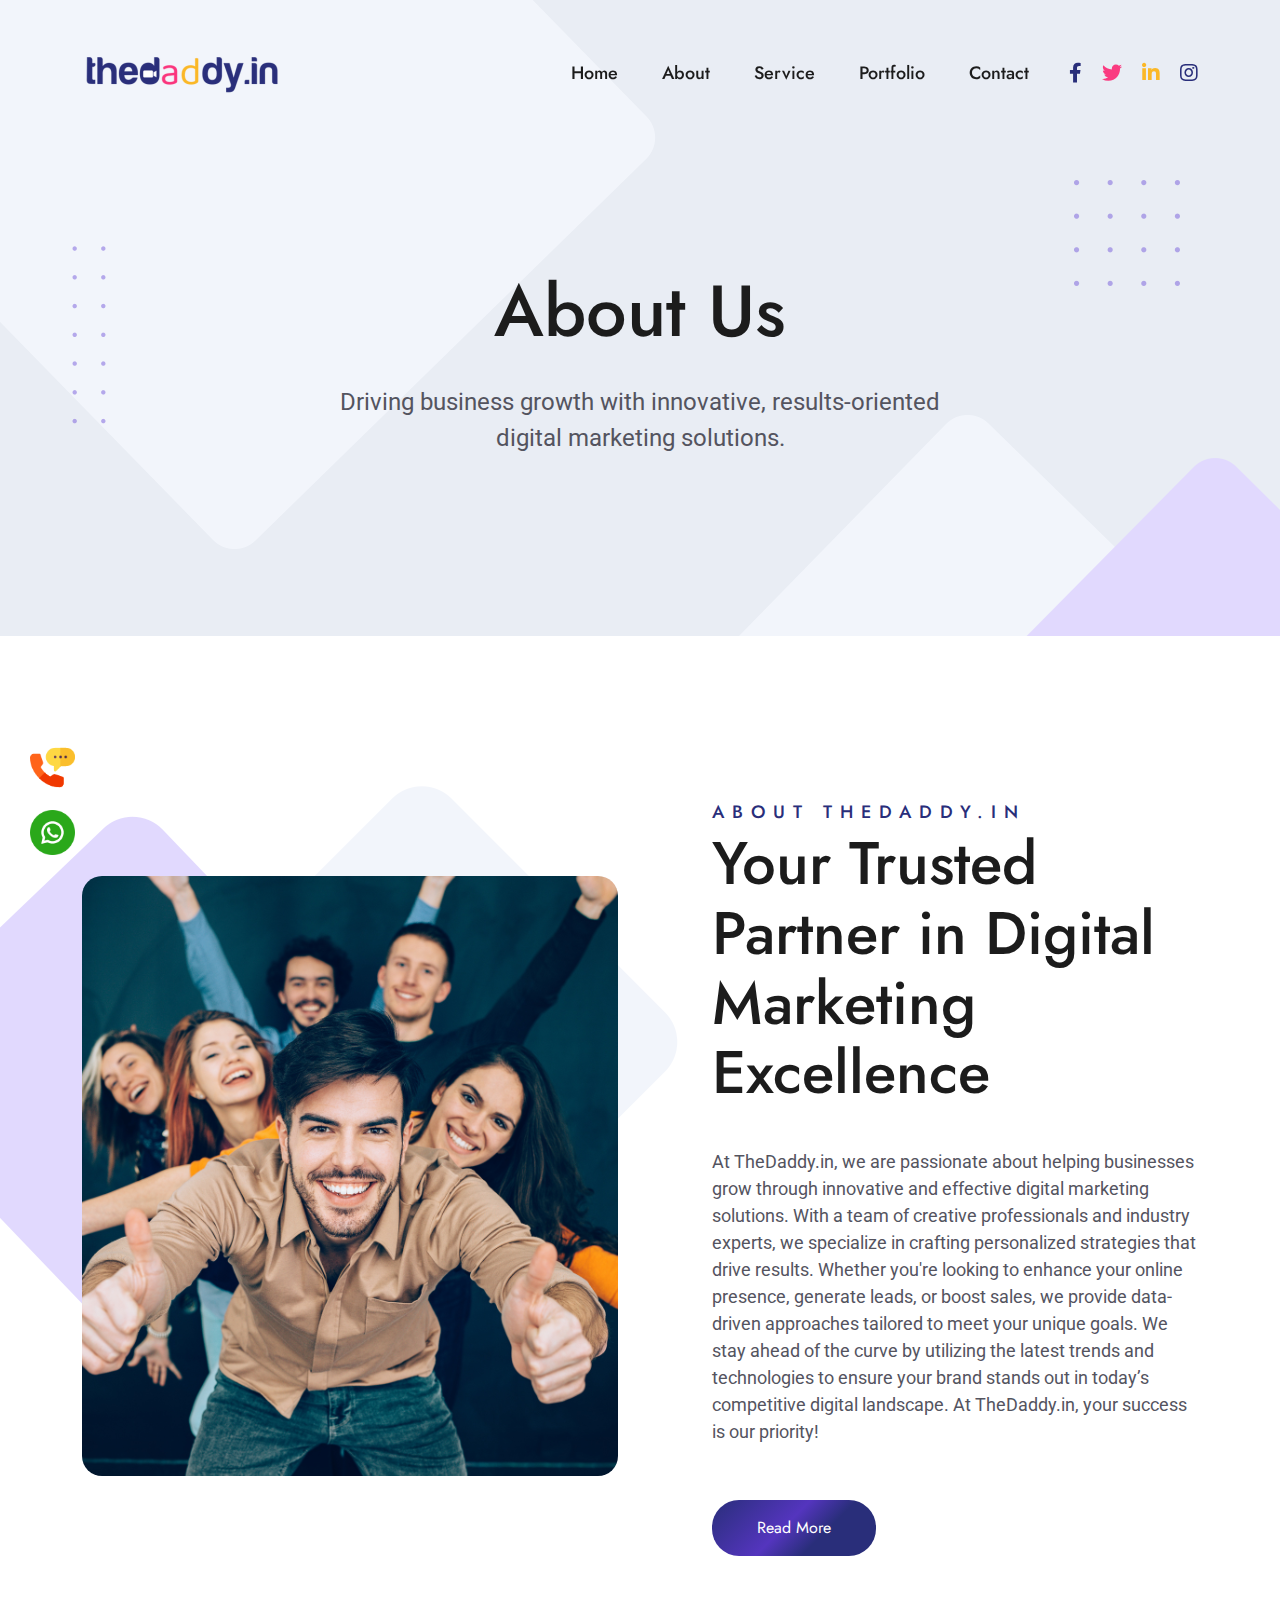
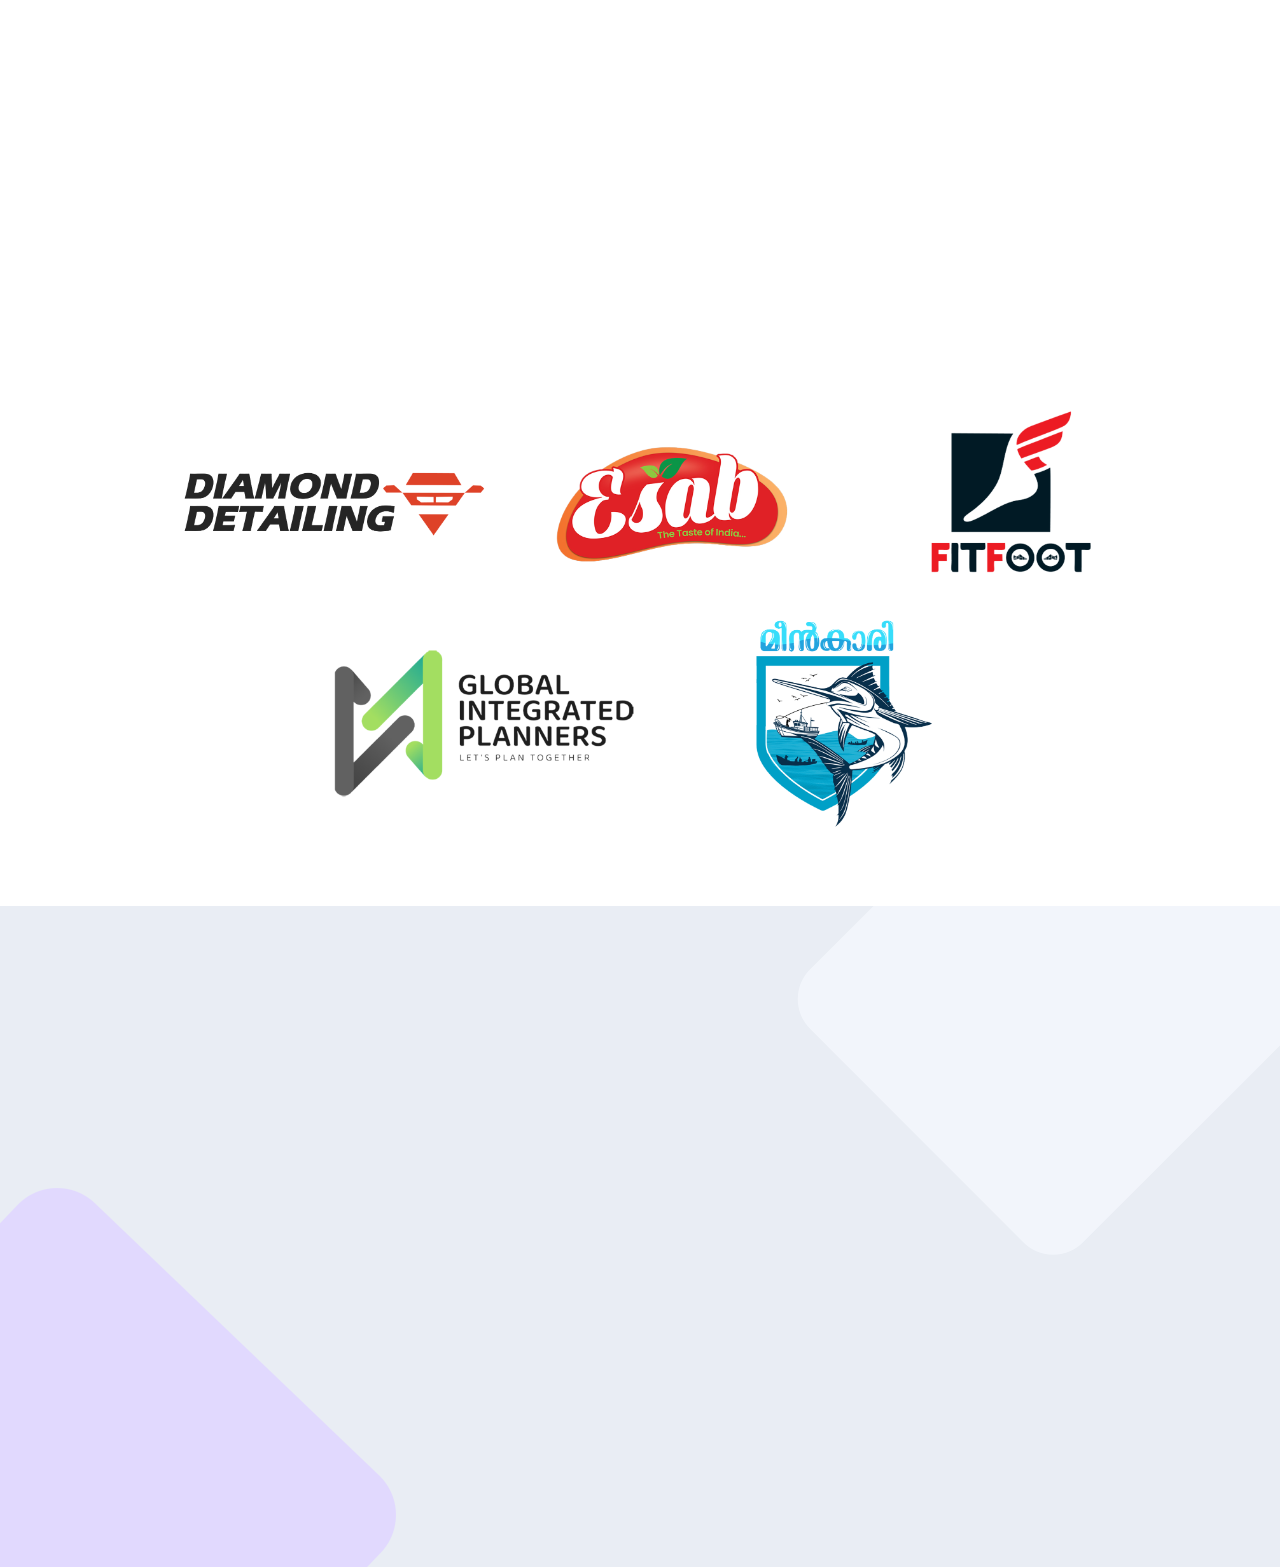
==== commit 599f3413: "new" ====
--- a/about.html
+++ b/about.html
@@ -23,6 +23,7 @@
 
     <!-- Style CSS -->
     <link rel="stylesheet" href="./assets/css/style.css">
+    <link rel="stylesheet" href="./assets/css/custom.css">
 </head>
 
 <body>
@@ -218,157 +219,175 @@
     </div>
     <!-- Brand Section End -->
 
-    <footer class="footer-wrapper">
-        <div class="shape-one">
-            <img src="assets/images/footer/shape-one.png" alt="Footer-Shape">
-        </div>
-        <div class="shape-two">
-            <img src="assets/images/footer/shape-two.png" alt="Footer-Shape">
-        </div>
-        <div class="container">
-            <div class="row mb-n30">
-                <!-- Footer Widget Start -->
-                <div class="col-lg-3 col-md-4 col-sm-6 col-12 mb-30 wow fadeIn" data-wow-duration="1.5s"
-                    data-wow-delay=".1s">
-                    <div class="footer-widget negative-margin">
-                        <div class="logo">
-                            <a href="index.html">
-                                <img src="assets/images/logo.png" alt="">
-                            </a>
-                        </div>
-                        <ul class="footer-widget-list-icon">
-                            <li><span> Thedaddy.in Transforming brands with innovative, results-driven digital marketing solutions.</span></li>
-                            <li><i class="fas fa-envelope"></i> <span><a href="mailto:thedaddy.inofficial@gmail.com">thedaddy.inofficial@gmail.com</a></span> </li>
-                            <li><i class="fas fa-phone"></i><span><a href="tel:+917907600171">+91 7907 6001 71</a></span> </li>
-                        </ul>
-                        <ul class="social-icon d-flex flex-start">
-                            <li>
-                                <a href="https://www.facebook.com/" class="facebook"><i
-                                        class="fab fa-facebook-f"></i></a>
-                            </li>
-                            <li>
-                                <a href="https://twitter.com/" class="twitter"><i class="fab fa-twitter"></i></a>
-                            </li>
-                            <li>
-                                <a href="https://www.linkedin.com/" class="linkedin"><i
-                                        class="fab fa-linkedin-in"></i></a>
-                            </li>
-                            <li>
-                                <a href="https://www.instagram.com/" class="instagram"><i
-                                        class="fab fa-instagram"></i></a>
-                            </li>
-                        </ul>
+   <!-- whats app  -->
+   <div class="wa-bx">
+    <div class="container">
+        <div class="col-12">
+            <a href="https://wa.me/+917907600171?text=Hello%20thedaddy.in%20I%20need%20your%20services." target="_blank" class="whats-app"> <img src="./assets/images/whatsapp.png" alt="" class="wa-img"></a>
+            <a href="tel:+917907600171" target="_blank" class="whats-app"> <img src="./assets/images/phone.png" alt="" class="call-alt"></a>
+        </div>
+    </div>
+ </div>
+ <!-- End whats app -->
+
+<!-- Footer start -->
+<footer class="footer-wrapper">
+    <div class="shape-one">
+        <img src="assets/images/footer/shape-one.png" alt="Footer-Shape">
+    </div>
+    <div class="shape-two">
+        <img src="assets/images/footer/shape-two.png" alt="Footer-Shape">
+    </div>
+    <div class="container">
+        <div class="row mb-n30">
+            <!-- Footer Widget Start -->
+            <div class="col-lg-3 col-md-4 col-sm-6 col-12 mb-30 wow fadeIn" data-wow-duration="1.5s"
+                data-wow-delay=".1s">
+                <div class="footer-widget negative-margin">
+                    <div class="logo">
+                        <a href="index.html">
+                            <img src="assets/images/logo.png" alt="">
+                        </a>
                     </div>
-                </div>
-                <!-- Footer Widget End -->
-
-                <!-- Footer Widget Start -->
-                <div class="col-lg-3 col-md-4 col-sm-6 col-12 mb-30 d-flex justify-content-lg-center justify-content-sm-end wow fadeIn"
-                    data-wow-duration="1.5s" data-wow-delay=".1s">
-                    <div class="footer-widget">
-                        <h5 class="footer-widget-title">Service</h5>
-                        <ul class="footer-widget-list">
-                            <li><a href="service.html">Social Media Marketing</a></li>
-                            <li><a href="service.html">Search Engine Optimization</a></li>
-                            <li><a href="service.html">Branding &amp; Design</a></li>
-                            <li><a href="service.html">Video Productio</a></li>
-                            <li><a href="service.html">Web Design &amp; Developmen</a></li>
-                            <li><a href="service.html">Content Marketing</a></li>
-                        </ul>
-                    </div>
-                </div>
-                <!-- Footer Widget End -->
-
-                <!-- Footer Widget Start -->
-                <div class="col-lg-3 col-md-4 col-sm-5 col-12 mb-30 d-flex justify-content-lg-center justify-content-md-end wow fadeIn"
-                    data-wow-duration="1.5s" data-wow-delay=".1s">
-                    <div class="footer-widget">
-                        <h5 class="footer-widget-title">Quick Links</h5>
-                        <ul class="footer-widget-list">
-                            <li><a href="index.html">Home</a></li>
-                            <li><a href="about.html">About US</a></li>
-                            <li><a href="service.html">Services</a></li>
-                            <li><a href="#portfolio">Portfolio</a></li>
-                            <li><a href="contact.html">Contact US</a></li>
-                        </ul>
-                    </div>
-                </div>
-                <!-- Footer Widget End -->
-
-                <!-- Footer Widget Start -->
-                <div class="col-lg-3 col-md-6 col-sm-7 col-12 mb-30 d-flex justify-content-sm-end wow fadeIn"
-                    data-wow-duration="1.5s" data-wow-delay=".1s">
-                    <div class="footer-widget">
-                        <h5 class="footer-widget-title">Follow Us On</h5>
-                        <ul class="instagrm">
-                            <li>
-                                <a href="#">
-                                    <img src="assets/images/footer/insta-one.png" alt="Insta-Image">
-                                    <div class="add-action">
-                                        <i class="fab fa-instagram"></i>
-                                    </div>
-                                </a>
-                            </li>
-                            <li>
-                                <a href="#">
-                                    <img src="assets/images/footer/insta-two.png" alt="Insta-Image">
-                                    <div class="add-action">
-                                        <i class="fab fa-instagram"></i>
-                                    </div>
-                                </a>
-                            </li>
-                            <li>
-                                <a href="#">
-                                    <img src="assets/images/footer/insta-three.png" alt="Insta-Image">
-                                    <div class="add-action">
-                                        <i class="fab fa-instagram"></i>
-                                    </div>
-                                </a>
-                            </li>
-                            <li>
-                                <a href="#">
-                                    <img src="assets/images/footer/insta-four.png" alt="Insta-Image">
-                                    <div class="add-action">
-                                        <i class="fab fa-instagram"></i>
-                                    </div>
-                                </a>
-                            </li>
-                            <li>
-                                <a href="#">
-                                    <img src="assets/images/footer/insta-five.png" alt="Insta-Image">
-                                    <div class="add-action">
-                                        <i class="fab fa-instagram"></i>
-                                    </div>
-                                </a>
-                            </li>
-                            <li>
-                                <a href="#">
-                                    <img src="assets/images/footer/insta-six.png" alt="Insta-Image">
-                                    <div class="add-action">
-                                        <i class="fab fa-instagram"></i>
-                                    </div>
-                                </a>
-                            </li>
-                        </ul>
-                    </div>
-                </div>
-                <!-- Footer Widget End -->
-
-            </div>
-            <div class="row">
-                <div class="col-12">
-                    <div class="copyright wow fadeIn" data-wow-duration="1.5s" data-wow-delay=".1s">
-                        <p class="order-md-1 order-2">All Rights Reserved <span>thedaddy.in &copy;</span> <span id="year"></span></p>
-
-                        <ul class="footer-bootm-list order-md-2 order-1">
-                            <li><a href="contact.html">Terms & Condition</a></li>
-                            <li><a href="contact.html">Privecy Policy</a></li>
-                        </ul>
-                    </div>
-                </div>
-            </div>
-        </div>
-    </footer>
+                    <ul class="footer-widget-list-icon">
+                        <li><span> Thedaddy.in Transforming brands with innovative, results-driven digital marketing
+                                solutions.</span></li>
+                        <li><i class="fas fa-envelope"></i> <span><a
+                                    href="mailto:thedaddy.inofficial@gmail.com">thedaddy.inofficial@gmail.com</a></span>
+                        </li>
+                        <li><i class="fas fa-phone"></i><span><a href="tel:+917907600171">+91 7907 6001
+                                    71</a></span> </li>
+                    </ul>
+                    <ul class="social-icon d-flex flex-start">
+                        <li>
+                            <a href="https://www.facebook.com/" class="facebook"><i
+                                    class="fab fa-facebook-f"></i></a>
+                        </li>
+                        <li>
+                            <a href="https://twitter.com/" class="twitter"><i class="fab fa-twitter"></i></a>
+                        </li>
+                        <li>
+                            <a href="https://www.linkedin.com/" class="linkedin"><i
+                                    class="fab fa-linkedin-in"></i></a>
+                        </li>
+                        <li>
+                            <a href="https://www.instagram.com/" class="instagram"><i
+                                    class="fab fa-instagram"></i></a>
+                        </li>
+                    </ul>
+                </div>
+            </div>
+            <!-- Footer Widget End -->
+
+            <!-- Footer Widget Start -->
+            <div class="col-lg-3 col-md-4 col-sm-6 col-12 mb-30 d-flex justify-content-lg-center justify-content-sm-end wow fadeIn"
+                data-wow-duration="1.5s" data-wow-delay=".1s">
+                <div class="footer-widget">
+                    <h5 class="footer-widget-title">Service</h5>
+                    <ul class="footer-widget-list">
+                        <li><a href="service.html">Social Media Marketing</a></li>
+                        <li><a href="service.html">Search Engine Optimization</a></li>
+                        <li><a href="service.html">Branding &amp; Design</a></li>
+                        <li><a href="service.html">Video Productio</a></li>
+                        <li><a href="service.html">Web Design &amp; Development</a></li>
+                        <li><a href="service.html">Content Marketing</a></li>
+                    </ul>
+                </div>
+            </div>
+            <!-- Footer Widget End -->
+
+            <!-- Footer Widget Start -->
+            <div class="col-lg-3 col-md-4 col-sm-5 col-12 mb-30 d-flex justify-content-lg-center justify-content-md-end wow fadeIn"
+                data-wow-duration="1.5s" data-wow-delay=".1s">
+                <div class="footer-widget">
+                    <h5 class="footer-widget-title">Quick Links</h5>
+                    <ul class="footer-widget-list">
+                        <li><a href="index.html">Home</a></li>
+                        <li><a href="about.html">About US</a></li>
+                        <li><a href="service.html">Services</a></li>
+                        <li><a href="#portfolio">Portfolio</a></li>
+                        <li><a href="contact.html">Contact US</a></li>
+                    </ul>
+                </div>
+            </div>
+            <!-- Footer Widget End -->
+
+            <!-- Footer Widget Start -->
+            <div class="col-lg-3 col-md-6 col-sm-7 col-12 mb-30 d-flex justify-content-sm-end wow fadeIn"
+                data-wow-duration="1.5s" data-wow-delay=".1s">
+                <div class="footer-widget">
+                    <h5 class="footer-widget-title">Follow Us On</h5>
+                    <ul class="instagrm">
+                        <li>
+                            <a href="#">
+                                <img src="assets/images/footer/insta-one.png" alt="Insta-Image">
+                                <div class="add-action">
+                                    <i class="fab fa-instagram"></i>
+                                </div>
+                            </a>
+                        </li>
+                        <li>
+                            <a href="#">
+                                <img src="assets/images/footer/insta-two.png" alt="Insta-Image">
+                                <div class="add-action">
+                                    <i class="fab fa-instagram"></i>
+                                </div>
+                            </a>
+                        </li>
+                        <li>
+                            <a href="#">
+                                <img src="assets/images/footer/insta-three.png" alt="Insta-Image">
+                                <div class="add-action">
+                                    <i class="fab fa-instagram"></i>
+                                </div>
+                            </a>
+                        </li>
+                        <li>
+                            <a href="#">
+                                <img src="assets/images/footer/insta-four.png" alt="Insta-Image">
+                                <div class="add-action">
+                                    <i class="fab fa-instagram"></i>
+                                </div>
+                            </a>
+                        </li>
+                        <li>
+                            <a href="#">
+                                <img src="assets/images/footer/insta-five.png" alt="Insta-Image">
+                                <div class="add-action">
+                                    <i class="fab fa-instagram"></i>
+                                </div>
+                            </a>
+                        </li>
+                        <li>
+                            <a href="#">
+                                <img src="assets/images/footer/insta-six.png" alt="Insta-Image">
+                                <div class="add-action">
+                                    <i class="fab fa-instagram"></i>
+                                </div>
+                            </a>
+                        </li>
+                    </ul>
+                </div>
+            </div>
+            <!-- Footer Widget End -->
+
+        </div>
+        <div class="row">
+            <div class="col-12">
+                <div class="copyright wow fadeIn" data-wow-duration="1.5s" data-wow-delay=".1s">
+                    <p class="order-md-1 order-2">All Rights Reserved <span>thedaddy.in &copy;</span> <span
+                            id="year"></span></p>
+
+                    <ul class="footer-bootm-list order-md-2 order-1">
+                        <li><a href="contact.html">Terms & Condition</a></li>
+                        <li><a href="contact.html">Privecy Policy</a></li>
+                    </ul>
+                </div>
+            </div>
+        </div>
+    </div>
+</footer>
+<!-- End Footer start -->
 
     <!-- Scroll Top Start -->
     <a href="#" class="scroll-top show" id="scroll-top">
@@ -399,6 +418,10 @@
     <!-- Activation JS -->
     <script src="./assets/js/main.js"></script>
     <script src="./assets/js/pages/home.js"></script>
+    <script>
+         const allYear = new Date().getFullYear();
+         document.getElementById('year').textContent = allYear;
+    </script>
 
 </body>
 
--- a/assets/css/style.css
+++ b/assets/css/style.css
@@ -3930,6 +3930,7 @@
 .service-section {
   position: relative;
   overflow: hidden;
+ background: #ccc;
 }
 .service-section .service-shape {
   position: absolute;
--- a/assets/css/custom.css
+++ b/assets/css/custom.css
@@ -0,0 +1,186 @@
+/* ============================== */
+/* Swiper JS */
+/* ============================== */
+swiper-container {
+    width: 100%;
+    height: 100%;
+    
+  }
+
+  swiper-slide {
+    text-align: center;
+    font-size: 18px;
+    background: #fff;
+    display: flex;
+    justify-content: center;
+    align-items: center;
+    border-radius: 20px;
+    overflow: hidden;
+   
+  }
+
+  swiper-slide img {
+    display: block;
+    width: 100%;
+    height: 100%;
+    object-fit: cover;
+    border-radius: 20px;
+    object-fit: cover;
+    transition: border-radius 0.3s ease-in-out;
+  }
+ .swiper-bx{
+    padding: 4rem 0;
+    box-shadow: rgba(0, 0, 0, 0.05) 0px 6px 24px 0px, rgba(0, 0, 0, 0.08) 0px 0px 0px 1px;
+ }
+
+ 
+/* ============================== */
+/* End Swiper JS */
+/* ============================== */
+
+.title.sercice-heaing{
+   font-size: 1.2rem;
+   text-transform: uppercase;
+   color: #fff;
+}
+.subtitle.service-sub-title{
+   color: #fa3b80 ;
+}
+.title.service-title{
+   color: #ffffff;
+}
+.readmore-btn.service-btn{
+   color: #fff;
+}
+/* =============================== */
+/* Banner icons*/
+/* =============================== */
+.slider-image .heart, .slider-image .heart,
+.slider-image .notifications{
+   position: absolute;
+   width: 70px;
+   z-index: 9;
+}
+.slider-image .heart{
+   right: -25px;
+}
+.slider-image .notifications{
+   bottom: 50%;
+   left: -25px;
+
+}
+.banner-icons{
+   position: relative;
+}
+.banner-icons .follow{
+   position: absolute;
+   z-index: 9;
+   width: 70px;   
+}
+/* footer */
+.footer-widget-list-icon li span a{
+   text-decoration: none;
+   color: #525252;
+}
+.footer-widget-list-icon li span a:hover{
+   color: #292e7a;
+}
+/* =============================== */
+/* Our Team*/
+/* =============================== */
+
+.team-box{
+   width: 100%;
+   padding: 20px;
+   user-select: none;
+}
+.t-b-img{
+   width: 100%;
+   height: 350px;
+   position: relative;
+}
+.t-b-img img{
+   width: 100%;
+   height: 100%;
+   object-fit: contain;
+   object-position: bottom;
+   filter: grayscale(1);
+}
+.t-b-img::after{
+   content: '';
+   position: absolute;
+   left: 0px;
+   bottom: 0px;
+   width: 100%;
+   height: 150px;
+   background: linear-gradient(180deg, rgba(0,0,0,0) 0%, rgb(0,0,0) 100%);
+
+}
+.t-b-text{
+   display: flex;
+   align-items: center;
+   flex-direction: column;
+}
+.t-b-text strong{
+   color: #101010;
+   font-weight: 700;
+   font-size: 1.2rem;
+}
+.t-b-text span{
+   color: #919191;
+   font-size: 0.9rem;
+}
+.team-social{
+   display: flex;
+   justify-content: center;
+   align-items: center;
+   margin-top: 4px;
+}
+.team-social a{
+   margin: 0px 5px;
+   color: #101010;
+   font-size: 0.9rem;
+   transition: all ease 0.3s;
+}
+.team-social a:hover{
+   color: #0617ff;
+}
+#swiper{
+   max-width: 745px;
+   width: 100%;
+   padding-bottom: 50px;
+}
+#swiper .swiper-slide{
+   width: 300px !important;
+   margin: 50px 0px;
+   margin-top: 0px;
+}
+#swiper .swiper-slide-active .t-b-img img{
+   filter: grayscale(0) !important;
+}
+ 
+/* =============================== */
+/* End Our Team*/
+/* =============================== */
+
+/* =============================== */
+/* Whats app*/
+/* =============================== */
+.wa-bx{
+   position: relative;
+}
+.whats-app {
+   position: fixed;
+   left: 30px;
+   bottom: 5%;
+   z-index: 99999999;
+}
+.whats-app .wa-img, .whats-app .call-alt{
+   width: 45px;
+}
+.whats-app .call-alt{
+   transform: translateY(-65px);
+}
+/* =============================== */
+/* End Whats app*/
+/* =============================== */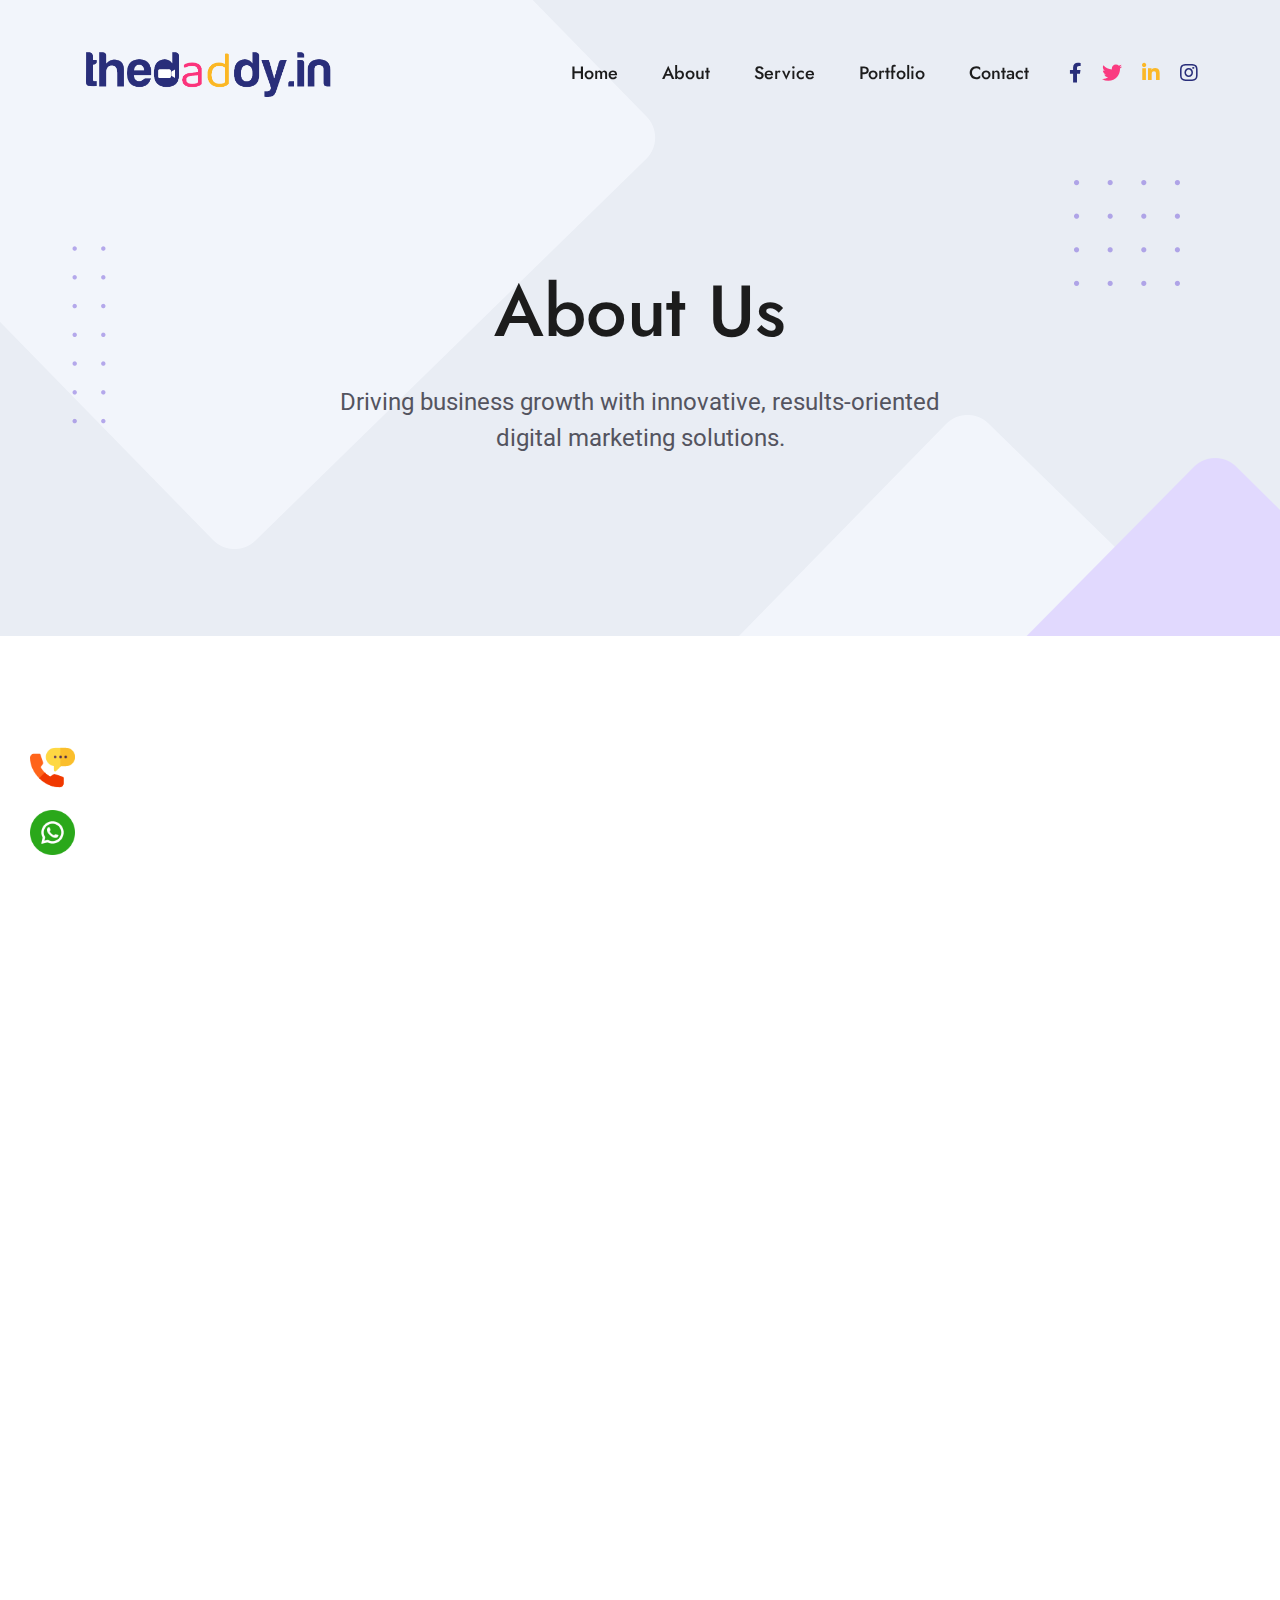
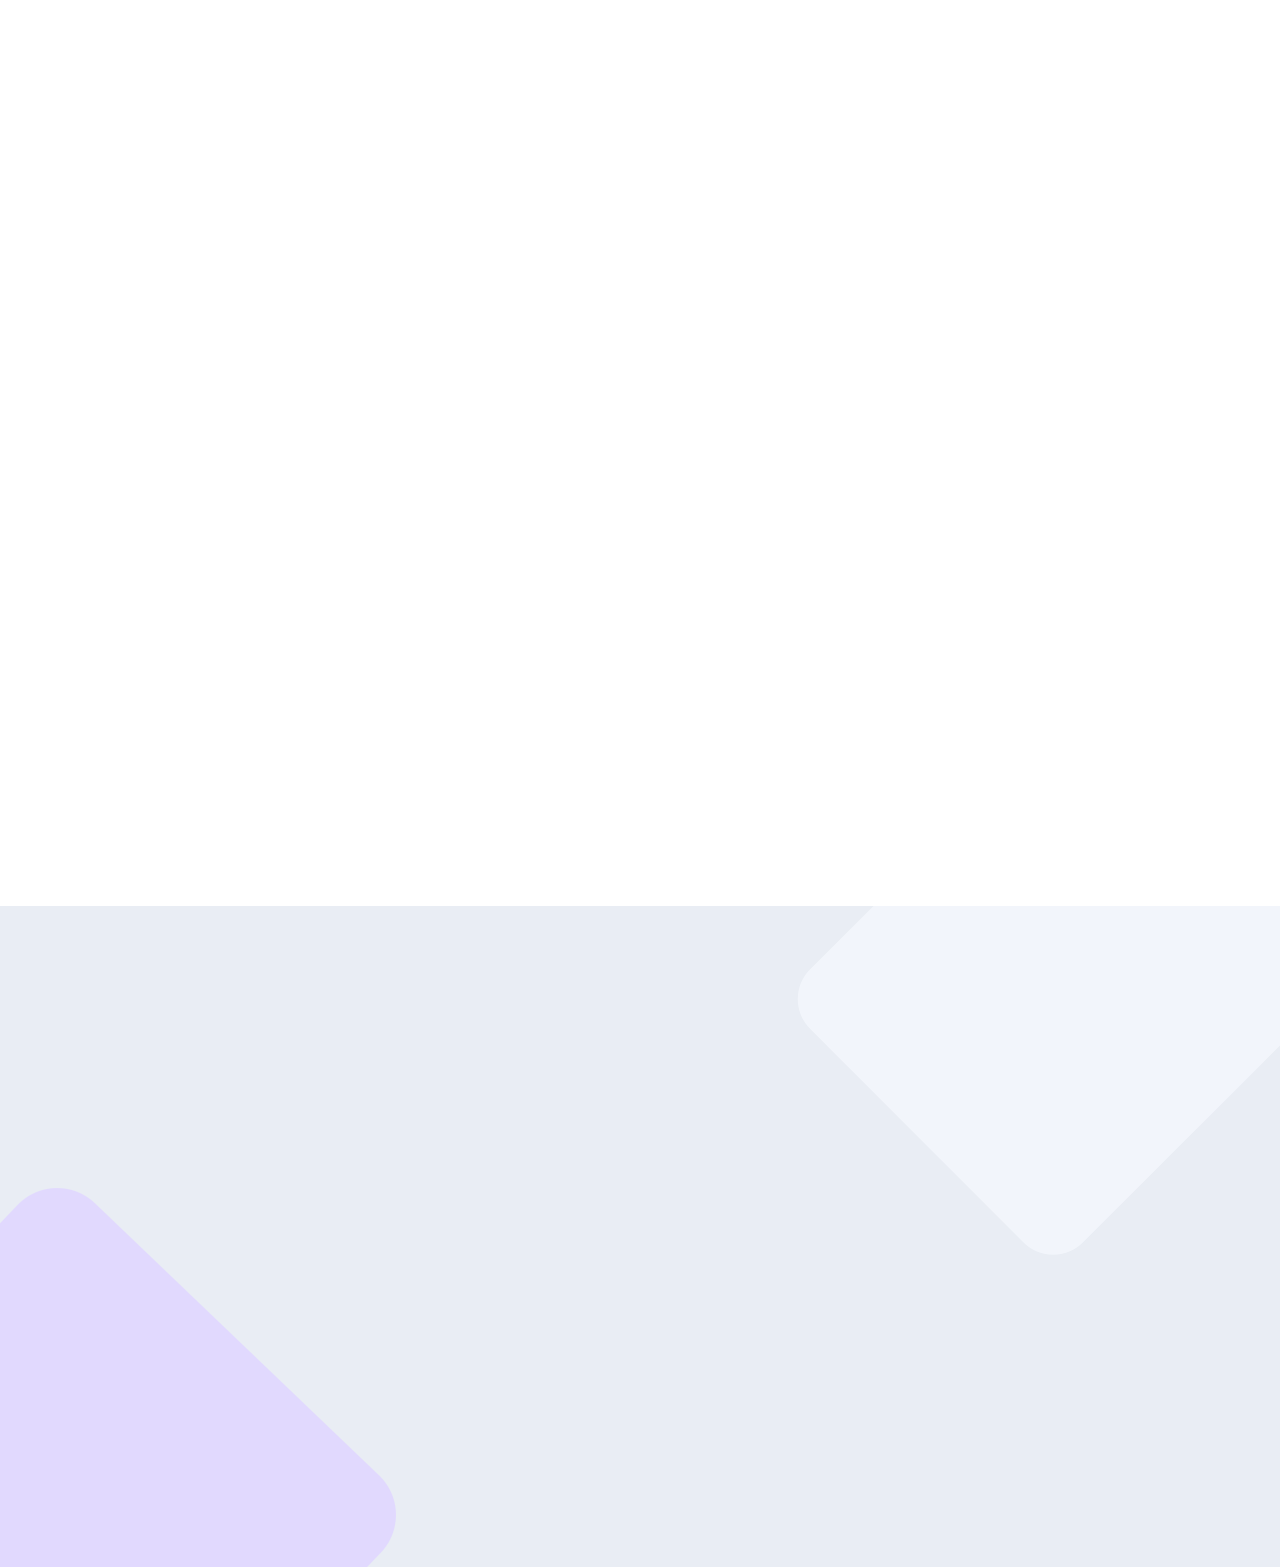
==== commit b709e0fc: "some changes" ====
--- a/about.html
+++ b/about.html
@@ -4,7 +4,7 @@
 <head>
     <meta charset="utf-8">
     <meta http-equiv="x-ua-compatible" content="ie=edge">
-    <title>Thedaddy.In</title>
+    <title>Thedaddy.In || About Us</title>
     <meta name="robots" content="noindex, follow" />
     <meta name="description" content="">
     <meta name="viewport" content="width=device-width, initial-scale=1, shrink-to-fit=no">
@@ -24,6 +24,10 @@
     <!-- Style CSS -->
     <link rel="stylesheet" href="./assets/css/style.css">
     <link rel="stylesheet" href="./assets/css/custom.css">
+    <!-- AOS Animation -->
+    <link href="https://unpkg.com/aos@2.3.1/dist/aos.css" rel="stylesheet" />
+
+</head>
 </head>
 
 <body>
@@ -49,12 +53,12 @@
                                         <ul>
                                             <li class="has-children">
                                                 <a href="index.html">Home</a>
-                                              
+
                                             </li>
                                             <li><a href="about.html">About</a></li>
                                             <li class="has-children">
                                                 <a href="service.html">Service</a>
-                                                
+
                                             </li>
                                             <li class="has-children">
                                                 <a href="index.html#portfolio">Portfolio</a>
@@ -70,23 +74,28 @@
                                     <div class="header-social">
                                         <ul class="social-icon flex-center">
                                             <li>
-                                                <a href="https://www.facebook.com/" class="facebook"><i class="fab fa-facebook-f"></i></a>
+                                                <a href="https://www.facebook.com/" class="facebook"><i
+                                                        class="fab fa-facebook-f"></i></a>
                                             </li>
                                             <li>
-                                                <a href="https://twitter.com/" class="twitter"><i class="fab fa-twitter"></i></a>
+                                                <a href="https://twitter.com/" class="twitter"><i
+                                                        class="fab fa-twitter"></i></a>
                                             </li>
                                             <li>
-                                                <a href="https://www.linkedin.com/" class="linkedin"><i class="fab fa-linkedin-in"></i></a>
+                                                <a href="https://www.linkedin.com/" class="linkedin"><i
+                                                        class="fab fa-linkedin-in"></i></a>
                                             </li>
                                             <li>
-                                                <a href="https://www.instagram.com/" class="instagram"><i class="fab fa-instagram"></i></a>
+                                                <a href="https://www.instagram.com/" class="instagram"><i
+                                                        class="fab fa-instagram"></i></a>
                                             </li>
                                         </ul>
                                     </div>
 
                                     <div class="hamburger d-block d-lg-none">
                                         <!-- Mobile Menu Hambarger Action Button Start -->
-                                        <a class="header-action-btn header-action-btn-menu hamburger_button d-flex" href="#/" data-bs-toggle="offcanvas" data-bs-target="#offcanvas-header">
+                                        <a class="header-action-btn header-action-btn-menu hamburger_button d-flex"
+                                            href="#/" data-bs-toggle="offcanvas" data-bs-target="#offcanvas-header">
                                             <span></span>
                                             <span></span>
                                             <span></span>
@@ -114,7 +123,8 @@
                 </a>
             </div>
             <!-- Header Logo End -->
-            <button type="button" class="btn-close text-reset mobilemenu-close" data-bs-dismiss="offcanvas" aria-label="Close"><i class="fas fa-times"></i></button>
+            <button type="button" class="btn-close text-reset mobilemenu-close" data-bs-dismiss="offcanvas"
+                aria-label="Close"><i class="fas fa-times"></i></button>
         </div>
         <div class="offcanvas-body">
             <!-- mobile menu navigation start -->
@@ -161,7 +171,8 @@
                     <!-- Breadcrumb Wrapper Start -->
                     <div class="breadcrumb-wrapper">
                         <h1 class="title">About Us</h1>
-                        <p class="text mb-0">Driving business growth with innovative, results-oriented digital marketing solutions.</p>
+                        <p class="text mb-0">Driving business growth with innovative, results-oriented digital marketing
+                            solutions.</p>
                     </div>
                     <!-- Breadcrumb Wrapper End -->
                 </div>
@@ -174,7 +185,7 @@
     <div class="about section-padding">
         <div class="container">
             <div class="row align-items-center">
-                <div class="col-lg-6">
+                <div class="col-lg-6" data-aos="fade-right">
                     <div class="main-image">
                         <img class="about-img js-tilt" src="assets/images/about/about.png" alt="about">
                         <div class="shape-one wow fadeIn" data-wow-duration="1s" data-wow-delay=".1s">
@@ -185,12 +196,19 @@
                         </div>
                     </div>
                 </div>
-                <div class="col-lg-6">
+                <div class="col-lg-6" data-aos="fade-left">
                     <div class="about-content">
                         <div class="section-head wow fadeIn" data-wow-duration="1.5s" data-wow-delay=".1s">
                             <span class="subtitle">About TheDaddy.in</span>
                             <h2 class="title">Your Trusted Partner in Digital Marketing Excellence</h2>
-                            <p class="text-two">At TheDaddy.in, we are passionate about helping businesses grow through innovative and effective digital marketing solutions. With a team of creative professionals and industry experts, we specialize in crafting personalized strategies that drive results. Whether you're looking to enhance your online presence, generate leads, or boost sales, we provide data-driven approaches tailored to meet your unique goals. We stay ahead of the curve by utilizing the latest trends and technologies to ensure your brand stands out in today’s competitive digital landscape. At TheDaddy.in, your success is our priority!</p>
+                            <p class="text-two">At TheDaddy.in, we are passionate about helping businesses grow through
+                                innovative and effective digital marketing solutions. With a team of creative
+                                professionals and industry experts, we specialize in crafting personalized strategies
+                                that drive results. Whether you're looking to enhance your online presence, generate
+                                leads, or boost sales, we provide data-driven approaches tailored to meet your unique
+                                goals. We stay ahead of the curve by utilizing the latest trends and technologies to
+                                ensure your brand stands out in today’s competitive digital landscape. At TheDaddy.in,
+                                your success is our priority!</p>
                             <a href="about.html" class="btn btn-style-one"> <span>Read More</span> </a>
                         </div>
                     </div>
@@ -201,13 +219,15 @@
     <!-- About Section Start -->
 
     <!-- Brand Section Start -->
-    <div class="container">
+    <div class="container" data-aos="fade-up">
         <div class="col-12 wow fadeIn" data-wow-duration="1s" data-wow-delay=".1s">
             <!-- Section Title Start -->
             <div class="section-title-center section-head text-center">
                 <!-- <span class="subtitle">Team Members</span> -->
                 <h2 class="title">Our Client</h2>
-                <p class="text mx-auto mb-0">Our digital marketing agency in Kerala has had the privilege of partnering with a diverse range of renowned brands, helping them enhance their online presence and achieve remarkable growth.</p>
+                <p class="text mx-auto mb-0">Our digital marketing agency in Kerala has had the privilege of partnering
+                    with a diverse range of renowned brands, helping them enhance their online presence and achieve
+                    remarkable growth.</p>
             </div>
             <!-- Section Title End  -->
         </div>
@@ -219,175 +239,179 @@
     </div>
     <!-- Brand Section End -->
 
-   <!-- whats app  -->
-   <div class="wa-bx">
-    <div class="container">
-        <div class="col-12">
-            <a href="https://wa.me/+917907600171?text=Hello%20thedaddy.in%20I%20need%20your%20services." target="_blank" class="whats-app"> <img src="./assets/images/whatsapp.png" alt="" class="wa-img"></a>
-            <a href="tel:+917907600171" target="_blank" class="whats-app"> <img src="./assets/images/phone.png" alt="" class="call-alt"></a>
+    <!-- whats app  -->
+    <div class="wa-bx">
+        <div class="container">
+            <div class="col-12">
+                <a href="https://wa.me/+917907600171?text=Hello%20thedaddy.in%20I%20need%20your%20services."
+                    target="_blank" class="whats-app"> <img src="./assets/images/whatsapp.png" alt=""
+                        class="wa-img"></a>
+                <a href="tel:+917907600171" target="_blank" class="whats-app"> <img src="./assets/images/phone.png"
+                        alt="" class="call-alt"></a>
+            </div>
         </div>
     </div>
- </div>
- <!-- End whats app -->
-
-<!-- Footer start -->
-<footer class="footer-wrapper">
-    <div class="shape-one">
-        <img src="assets/images/footer/shape-one.png" alt="Footer-Shape">
-    </div>
-    <div class="shape-two">
-        <img src="assets/images/footer/shape-two.png" alt="Footer-Shape">
-    </div>
-    <div class="container">
-        <div class="row mb-n30">
-            <!-- Footer Widget Start -->
-            <div class="col-lg-3 col-md-4 col-sm-6 col-12 mb-30 wow fadeIn" data-wow-duration="1.5s"
-                data-wow-delay=".1s">
-                <div class="footer-widget negative-margin">
-                    <div class="logo">
-                        <a href="index.html">
-                            <img src="assets/images/logo.png" alt="">
-                        </a>
-                    </div>
-                    <ul class="footer-widget-list-icon">
-                        <li><span> Thedaddy.in Transforming brands with innovative, results-driven digital marketing
-                                solutions.</span></li>
-                        <li><i class="fas fa-envelope"></i> <span><a
-                                    href="mailto:thedaddy.inofficial@gmail.com">thedaddy.inofficial@gmail.com</a></span>
-                        </li>
-                        <li><i class="fas fa-phone"></i><span><a href="tel:+917907600171">+91 7907 6001
-                                    71</a></span> </li>
-                    </ul>
-                    <ul class="social-icon d-flex flex-start">
-                        <li>
-                            <a href="https://www.facebook.com/" class="facebook"><i
-                                    class="fab fa-facebook-f"></i></a>
-                        </li>
-                        <li>
-                            <a href="https://twitter.com/" class="twitter"><i class="fab fa-twitter"></i></a>
-                        </li>
-                        <li>
-                            <a href="https://www.linkedin.com/" class="linkedin"><i
-                                    class="fab fa-linkedin-in"></i></a>
-                        </li>
-                        <li>
-                            <a href="https://www.instagram.com/" class="instagram"><i
-                                    class="fab fa-instagram"></i></a>
-                        </li>
-                    </ul>
-                </div>
-            </div>
-            <!-- Footer Widget End -->
-
-            <!-- Footer Widget Start -->
-            <div class="col-lg-3 col-md-4 col-sm-6 col-12 mb-30 d-flex justify-content-lg-center justify-content-sm-end wow fadeIn"
-                data-wow-duration="1.5s" data-wow-delay=".1s">
-                <div class="footer-widget">
-                    <h5 class="footer-widget-title">Service</h5>
-                    <ul class="footer-widget-list">
-                        <li><a href="service.html">Social Media Marketing</a></li>
-                        <li><a href="service.html">Search Engine Optimization</a></li>
-                        <li><a href="service.html">Branding &amp; Design</a></li>
-                        <li><a href="service.html">Video Productio</a></li>
-                        <li><a href="service.html">Web Design &amp; Development</a></li>
-                        <li><a href="service.html">Content Marketing</a></li>
-                    </ul>
-                </div>
-            </div>
-            <!-- Footer Widget End -->
-
-            <!-- Footer Widget Start -->
-            <div class="col-lg-3 col-md-4 col-sm-5 col-12 mb-30 d-flex justify-content-lg-center justify-content-md-end wow fadeIn"
-                data-wow-duration="1.5s" data-wow-delay=".1s">
-                <div class="footer-widget">
-                    <h5 class="footer-widget-title">Quick Links</h5>
-                    <ul class="footer-widget-list">
-                        <li><a href="index.html">Home</a></li>
-                        <li><a href="about.html">About US</a></li>
-                        <li><a href="service.html">Services</a></li>
-                        <li><a href="#portfolio">Portfolio</a></li>
-                        <li><a href="contact.html">Contact US</a></li>
-                    </ul>
-                </div>
-            </div>
-            <!-- Footer Widget End -->
-
-            <!-- Footer Widget Start -->
-            <div class="col-lg-3 col-md-6 col-sm-7 col-12 mb-30 d-flex justify-content-sm-end wow fadeIn"
-                data-wow-duration="1.5s" data-wow-delay=".1s">
-                <div class="footer-widget">
-                    <h5 class="footer-widget-title">Follow Us On</h5>
-                    <ul class="instagrm">
-                        <li>
-                            <a href="#">
-                                <img src="assets/images/footer/insta-one.png" alt="Insta-Image">
-                                <div class="add-action">
-                                    <i class="fab fa-instagram"></i>
-                                </div>
+    <!-- End whats app -->
+
+    <!-- Footer start -->
+    <footer class="footer-wrapper">
+        <div class="shape-one">
+            <img src="assets/images/footer/shape-one.png" alt="Footer-Shape">
+        </div>
+        <div class="shape-two">
+            <img src="assets/images/footer/shape-two.png" alt="Footer-Shape">
+        </div>
+        <div class="container">
+            <div class="row mb-n30">
+                <!-- Footer Widget Start -->
+                <div class="col-lg-3 col-md-4 col-sm-6 col-12 mb-30 wow fadeIn" data-wow-duration="1.5s"
+                    data-wow-delay=".1s">
+                    <div class="footer-widget negative-margin">
+                        <div class="logo">
+                            <a href="index.html">
+                                <img src="assets/images/logo.png" alt="">
                             </a>
-                        </li>
-                        <li>
-                            <a href="#">
-                                <img src="assets/images/footer/insta-two.png" alt="Insta-Image">
-                                <div class="add-action">
-                                    <i class="fab fa-instagram"></i>
-                                </div>
-                            </a>
-                        </li>
-                        <li>
-                            <a href="#">
-                                <img src="assets/images/footer/insta-three.png" alt="Insta-Image">
-                                <div class="add-action">
-                                    <i class="fab fa-instagram"></i>
-                                </div>
-                            </a>
-                        </li>
-                        <li>
-                            <a href="#">
-                                <img src="assets/images/footer/insta-four.png" alt="Insta-Image">
-                                <div class="add-action">
-                                    <i class="fab fa-instagram"></i>
-                                </div>
-                            </a>
-                        </li>
-                        <li>
-                            <a href="#">
-                                <img src="assets/images/footer/insta-five.png" alt="Insta-Image">
-                                <div class="add-action">
-                                    <i class="fab fa-instagram"></i>
-                                </div>
-                            </a>
-                        </li>
-                        <li>
-                            <a href="#">
-                                <img src="assets/images/footer/insta-six.png" alt="Insta-Image">
-                                <div class="add-action">
-                                    <i class="fab fa-instagram"></i>
-                                </div>
-                            </a>
-                        </li>
-                    </ul>
-                </div>
-            </div>
-            <!-- Footer Widget End -->
-
-        </div>
-        <div class="row">
-            <div class="col-12">
-                <div class="copyright wow fadeIn" data-wow-duration="1.5s" data-wow-delay=".1s">
-                    <p class="order-md-1 order-2">All Rights Reserved <span>thedaddy.in &copy;</span> <span
-                            id="year"></span></p>
-
-                    <ul class="footer-bootm-list order-md-2 order-1">
-                        <li><a href="contact.html">Terms & Condition</a></li>
-                        <li><a href="contact.html">Privecy Policy</a></li>
-                    </ul>
-                </div>
-            </div>
-        </div>
-    </div>
-</footer>
-<!-- End Footer start -->
+                        </div>
+                        <ul class="footer-widget-list-icon">
+                            <li><span> Thedaddy.in Transforming brands with innovative, results-driven digital marketing
+                                    solutions.</span></li>
+                            <li><i class="fas fa-envelope"></i> <span><a
+                                        href="mailto:thedaddy.inofficial@gmail.com">thedaddy.inofficial@gmail.com</a></span>
+                            </li>
+                            <li><i class="fas fa-phone"></i><span><a href="tel:+917907600171">+91 7907 6001
+                                        71</a></span> </li>
+                        </ul>
+                        <ul class="social-icon d-flex flex-start">
+                            <li>
+                                <a href="https://www.facebook.com/" class="facebook"><i
+                                        class="fab fa-facebook-f"></i></a>
+                            </li>
+                            <li>
+                                <a href="https://twitter.com/" class="twitter"><i class="fab fa-twitter"></i></a>
+                            </li>
+                            <li>
+                                <a href="https://www.linkedin.com/" class="linkedin"><i
+                                        class="fab fa-linkedin-in"></i></a>
+                            </li>
+                            <li>
+                                <a href="https://www.instagram.com/" class="instagram"><i
+                                        class="fab fa-instagram"></i></a>
+                            </li>
+                        </ul>
+                    </div>
+                </div>
+                <!-- Footer Widget End -->
+
+                <!-- Footer Widget Start -->
+                <div class="col-lg-3 col-md-4 col-sm-6 col-12 mb-30 d-flex justify-content-lg-center justify-content-sm-end wow fadeIn"
+                    data-wow-duration="1.5s" data-wow-delay=".1s">
+                    <div class="footer-widget">
+                        <h5 class="footer-widget-title">Service</h5>
+                        <ul class="footer-widget-list">
+                            <li><a href="service.html#smm">Social Media Marketing</a></li>
+                            <li><a href="service.html#seo">Search Engine Optimization</a></li>
+                            <li><a href="service.html#bd">Branding &amp; Design</a></li>
+                            <li><a href="service.html#vp">Video Productio</a></li>
+                            <li><a href="service.html#wd">Web Design &amp; Development</a></li>
+                            <li><a href="service.html#cm">Content Marketing</a></li>
+                            <li><a href="service.html#whm">Web Hosting &amp; Maintenance</a></li>
+                        </ul>
+                    </div>
+                </div>
+                <!-- Footer Widget End -->
+
+                <!-- Footer Widget Start -->
+                <div class="col-lg-3 col-md-4 col-sm-5 col-12 mb-30 d-flex justify-content-lg-center justify-content-md-end wow fadeIn"
+                    data-wow-duration="1.5s" data-wow-delay=".1s">
+                    <div class="footer-widget">
+                        <h5 class="footer-widget-title">Quick Links</h5>
+                        <ul class="footer-widget-list">
+                            <li><a href="index.html">Home</a></li>
+                            <li><a href="about.html">About US</a></li>
+                            <li><a href="service.html">Services</a></li>
+                            <li><a href="index.html#portfolio">Portfolio</a></li>
+                            <li><a href="contact.html">Contact US</a></li>
+                        </ul>
+                    </div>
+                </div>
+                <!-- Footer Widget End -->
+
+                <!-- Footer Widget Start -->
+                <div class="col-lg-3 col-md-6 col-sm-7 col-12 mb-30 d-flex justify-content-sm-end wow fadeIn"
+                    data-wow-duration="1.5s" data-wow-delay=".1s">
+                    <div class="footer-widget">
+                        <h5 class="footer-widget-title">Follow Us On</h5>
+                        <ul class="instagrm">
+                            <li>
+                                <a href="#">
+                                    <img src="assets/images/footer/insta-one.png" alt="Insta-Image">
+                                    <div class="add-action">
+                                        <i class="fab fa-instagram"></i>
+                                    </div>
+                                </a>
+                            </li>
+                            <li>
+                                <a href="#">
+                                    <img src="assets/images/footer/insta-two.png" alt="Insta-Image">
+                                    <div class="add-action">
+                                        <i class="fab fa-instagram"></i>
+                                    </div>
+                                </a>
+                            </li>
+                            <li>
+                                <a href="#">
+                                    <img src="assets/images/footer/insta-three.png" alt="Insta-Image">
+                                    <div class="add-action">
+                                        <i class="fab fa-instagram"></i>
+                                    </div>
+                                </a>
+                            </li>
+                            <li>
+                                <a href="#">
+                                    <img src="assets/images/footer/insta-four.png" alt="Insta-Image">
+                                    <div class="add-action">
+                                        <i class="fab fa-instagram"></i>
+                                    </div>
+                                </a>
+                            </li>
+                            <li>
+                                <a href="#">
+                                    <img src="assets/images/footer/insta-five.png" alt="Insta-Image">
+                                    <div class="add-action">
+                                        <i class="fab fa-instagram"></i>
+                                    </div>
+                                </a>
+                            </li>
+                            <li>
+                                <a href="#">
+                                    <img src="assets/images/footer/insta-six.png" alt="Insta-Image">
+                                    <div class="add-action">
+                                        <i class="fab fa-instagram"></i>
+                                    </div>
+                                </a>
+                            </li>
+                        </ul>
+                    </div>
+                </div>
+                <!-- Footer Widget End -->
+
+            </div>
+            <div class="row">
+                <div class="col-12">
+                    <div class="copyright wow fadeIn" data-wow-duration="1.5s" data-wow-delay=".1s">
+                        <p class="order-md-1 order-2">All Rights Reserved <span>thedaddy.in &copy;</span> <span
+                                id="year"></span></p>
+
+                        <ul class="footer-bootm-list order-md-2 order-1">
+                            <li><a href="contact.html">Terms & Condition</a></li>
+                            <li><a href="contact.html">Privecy Policy</a></li>
+                        </ul>
+                    </div>
+                </div>
+            </div>
+        </div>
+    </footer>
+    <!-- End Footer start -->
 
     <!-- Scroll Top Start -->
     <a href="#" class="scroll-top show" id="scroll-top">
@@ -419,9 +443,14 @@
     <script src="./assets/js/main.js"></script>
     <script src="./assets/js/pages/home.js"></script>
     <script>
-         const allYear = new Date().getFullYear();
-         document.getElementById('year').textContent = allYear;
+        const allYear = new Date().getFullYear();
+        document.getElementById('year').textContent = allYear;
     </script>
+    <!-- AOS Animation -->
+    <script src="https://unpkg.com/aos@2.3.1/dist/aos.js"></script>
+    <script>
+        AOS.init();
+    </script>
 
 </body>
 
--- a/assets/css/style.css
+++ b/assets/css/style.css
@@ -335,7 +335,10 @@
 .btn-style-one {
   border-color: #4526b1;
   background: #4526b1;
-  background: linear-gradient(135deg, #292e7a 0%, #5435be 45%, #292e7a  66%);
+  /* background: linear-gradient(135deg, #292e7a 0%, #5435be 45%, #292e7a  66%); */
+  background: linear-gradient(to right,#b9208c, #ee4763);
+  /* box-shadow: rgba(0, 0, 0, 0.17) 0px -23px 25px 0px inset, rgba(0, 0, 0, 0.15) 0px -36px 30px 0px inset, rgba(0, 0, 0, 0.1) 0px -79px 40px 0px inset, rgba(0, 0, 0, 0.06) 0px 2px 1px, rgba(0, 0, 0, 0.09) 0px 4px 2px, rgba(0, 0, 0, 0.09) 0px 8px 4px, rgba(0, 0, 0, 0.09) 0px 16px 8px, rgba(0, 0, 0, 0.09) 0px 32px 16px; */
+ box-shadow:  0 0 8px #b9208c;
   border: 0px;
   border-radius: 27px;
   padding: 20px 45px;
@@ -355,7 +358,8 @@
   right: 0;
   bottom: 0;
   background: #292e7a ;
-  background: linear-gradient(135deg, #292e7a  0%, #5435be 45%, #292e7a 66%);
+  /* background: linear-gradient(135deg, #292e7a  0%, #5435be 45%, #292e7a 66%); */
+  background:  #b9208c;
   opacity: 0;
   transition: 0.5s;
   border-radius: 27px;
@@ -730,11 +734,14 @@
 @media only screen and (max-width: 767px) {
   .logo {
     width: 160px;
+    
   }
 }
 @media only screen and (max-width: 575px) {
   .logo {
     width: 140px;
+    
+    
   }
 }
 @media only screen and (max-width: 479px) {
@@ -3938,11 +3945,10 @@
   right: 0px;
 }
 .service-section.service-three.section-padding{
-  background: url(../images/bg-service.jpg);
-  background-attachment: fixed;
-  background-position: center;
-  background-repeat: no-repeat;
-  background-size: cover;
+  background: #fff !important;
+  margin-top: 0 !important;
+  padding: 50px !important;
+ 
 }
 .single-service {
   background-color: transparent;
--- a/assets/css/custom.css
+++ b/assets/css/custom.css
@@ -1,3 +1,9 @@
+
+.logo{
+   width: 250px;
+}
+
+
 /* ============================== */
 /* Swiper JS */
 /* ============================== */
@@ -105,6 +111,7 @@
    object-fit: contain;
    object-position: bottom;
    filter: grayscale(1);
+   z-index: 9999;
 }
 .t-b-img::after{
    content: '';
@@ -112,8 +119,11 @@
    left: 0px;
    bottom: 0px;
    width: 100%;
-   height: 150px;
-   background: linear-gradient(180deg, rgba(0,0,0,0) 0%, rgb(0,0,0) 100%);
+   /* height: 150px; */
+   height: 100%;
+   /* background: linear-gradient(180deg, rgba(0,0,0,0) 0%, rgb(0,0,0) 100%); */
+   background: linear-gradient(135deg, #2a2f7a ,#b9208c   );
+   z-index: -1;
 
 }
 .t-b-text{
@@ -157,6 +167,7 @@
 }
 #swiper .swiper-slide-active .t-b-img img{
    filter: grayscale(0) !important;
+   box-shadow: rgba(0, 0, 0, 0.35) 0px 5px 15px;
 }
  
 /* =============================== */
@@ -183,4 +194,88 @@
 }
 /* =============================== */
 /* End Whats app*/
-/* =============================== */+/* =============================== */
+
+/* =============================== */
+/* Services*/
+/* =============================== */
+.services-bx{
+   width: 100%;
+   height: 80vh;
+   display: flex;
+   align-items: center;
+   justify-content: center;
+   background: #fff;
+   margin: 1.5rem 0;
+   padding: 1rem;
+}
+.services-bx.br-grey{
+   background: #f4f4f4 !important;
+}
+.service-content{
+   display: flex;
+   flex-direction: column;
+   align-items: center;
+   justify-content: center;
+   text-align: start;
+}
+.service-content p{
+   font-size: 1rem;
+}
+.img-bx{
+   display: flex;
+   align-items: center;
+   justify-content: center;
+   width: 500px;
+}
+.service-img{
+   display: block;
+   width: 100%;
+}
+.service-hm-bx{
+   background: linear-gradient(to bottom,#b9208c 35%, #ee4763);
+   box-shadow:  0 0 8px #b9208c;
+   border-radius: 20px;
+   margin-bottom: 2rem;
+   width: 250px;
+   height: 250px;
+   padding: 1rem;
+}
+.service-hm-bx .s-hm-img-bx{
+   display: flex;
+   align-items: center;
+   justify-content: center;
+   margin-top: 1rem;
+   margin-bottom: 0.5rem;
+}
+.service-hm-bx .s-hm-content {
+   text-align: center;
+}
+.service-hm-bx .s-hm-content a{
+   text-decoration: none;
+}
+.service-hm-bx .s-hm-content a h2{
+   font-size: 1.5rem;
+   color: #fff;
+}
+@media (max-width: 991px){
+ 
+   .img-bx{
+      width: 300px;
+   }
+   
+}
+@media (max-width: 776px){
+   .services-bx{
+      height: auto;
+   }
+   .service-image{
+      display: flex;
+      align-items: center;
+      justify-content: center;
+   }
+   .img-bx{
+      width: 250px;
+   }
+   
+}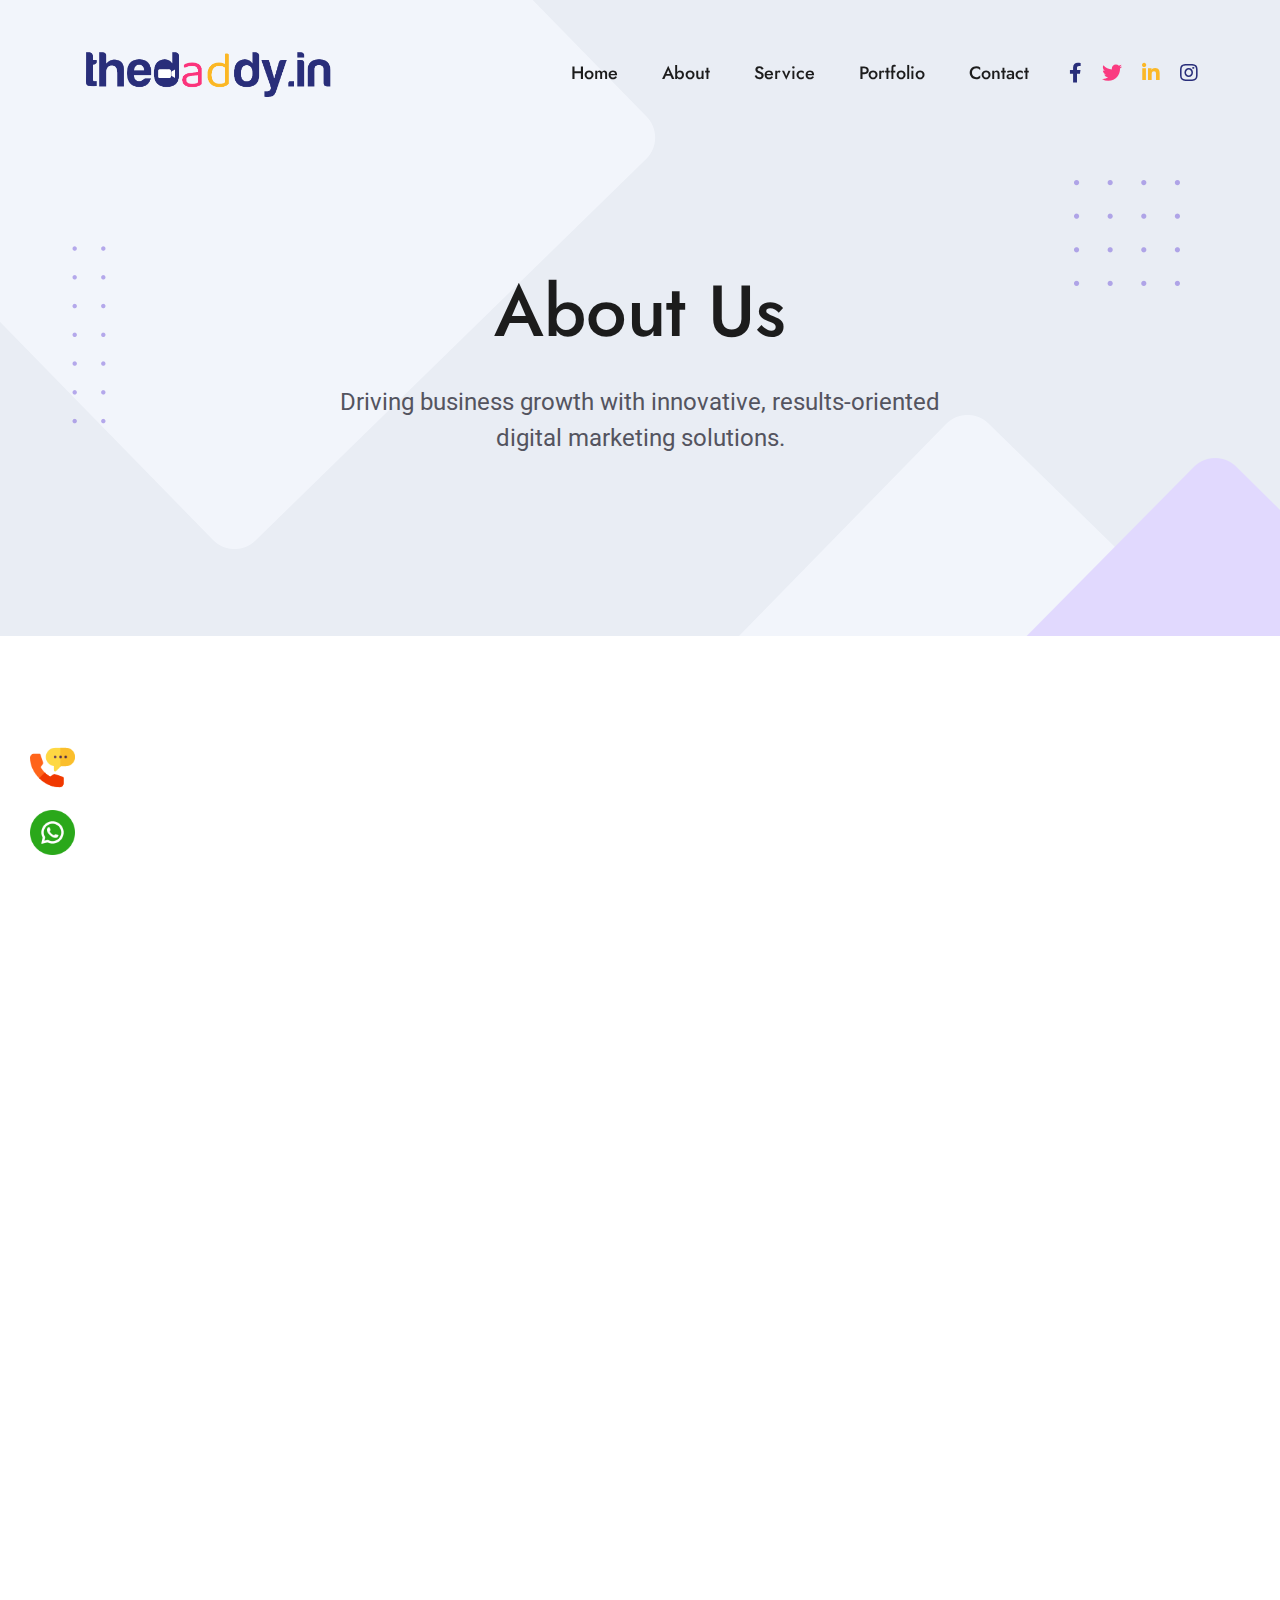
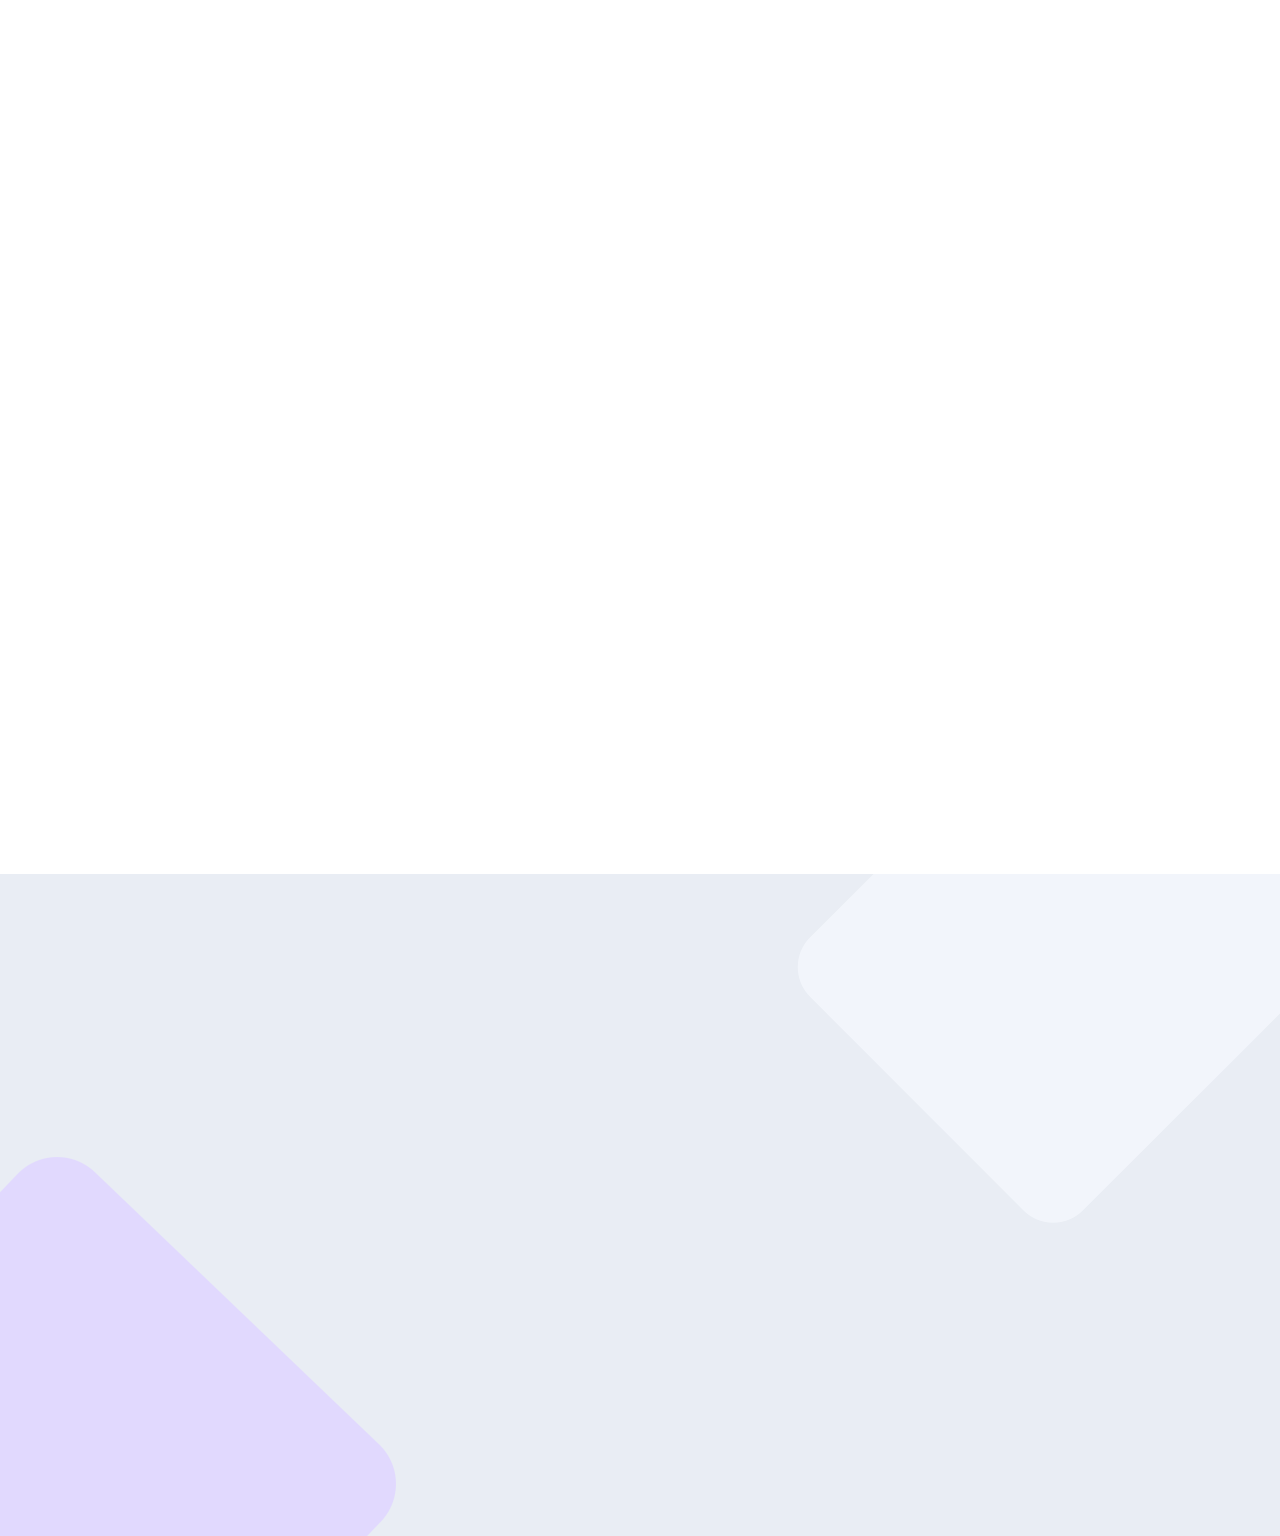
==== commit 49d706e8: "some corrections" ====
--- a/about.html
+++ b/about.html
@@ -225,9 +225,7 @@
             <div class="section-title-center section-head text-center">
                 <!-- <span class="subtitle">Team Members</span> -->
                 <h2 class="title">Our Client</h2>
-                <p class="text mx-auto mb-0">Our digital marketing agency in Kerala has had the privilege of partnering
-                    with a diverse range of renowned brands, helping them enhance their online presence and achieve
-                    remarkable growth.</p>
+                <p class="text mx-auto mb-0">Trusted by Leading Brands – See Who We’ve Had <br> the Privilege to Work With</p>
             </div>
             <!-- Section Title End  -->
         </div>
